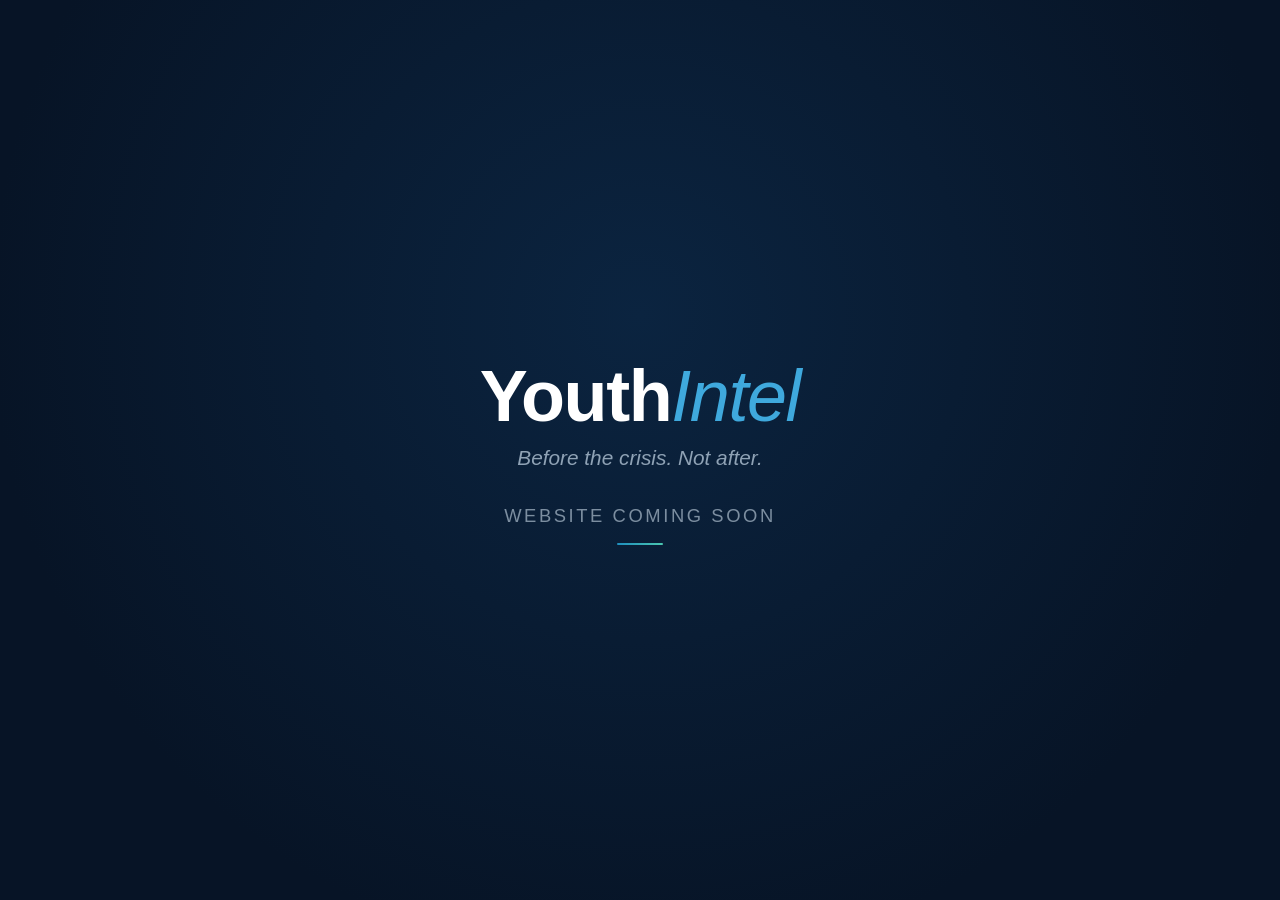
==== index.html @ 471b00dc "Initial commit: YouthIntel coming soon page" ====
<!DOCTYPE html>
<html lang="en">
<head>
<meta charset="UTF-8" />
<meta name="viewport" content="width=device-width, initial-scale=1" />
<title>YouthIntel</title>
<meta name="description" content="YouthIntel — Before the crisis. Not after. Safeguarding intelligence for children's mental health. Website coming soon." />
<meta name="theme-color" content="#0a1f38" />

<!-- Social share preview -->
<meta property="og:title" content="YouthIntel" />
<meta property="og:description" content="Before the crisis. Not after. Website coming soon." />
<meta property="og:type" content="website" />
<meta property="og:image" content="logo.png" />
<meta name="twitter:card" content="summary_large_image" />

<link rel="icon" href="favicon.png" />

<style>
  :root {
    --bg-top: #071426;
    --bg-bottom: #0b2440;
    --text-soft: #b9c7d6;
  }

  * { box-sizing: border-box; margin: 0; padding: 0; }

  html, body { height: 100%; }

  body {
    min-height: 100%;
    display: flex;
    flex-direction: column;
    align-items: center;
    justify-content: center;
    gap: 2.2rem;
    padding: 6vh 5vw;
    background: radial-gradient(circle at 50% 35%, var(--bg-bottom), var(--bg-top) 75%);
    color: var(--text-soft);
    font-family: -apple-system, BlinkMacSystemFont, "Segoe UI", Roboto, Helvetica, Arial, sans-serif;
    text-align: center;
  }

  .brand {
    max-width: 720px;
    width: 100%;
    height: auto;
    display: block;
  }

  /* Fallback shown only if the brand image fails to load */
  .fallback { display: none; }
  .fallback h1 {
    font-size: clamp(2.5rem, 9vw, 4.5rem);
    font-weight: 800;
    color: #fff;
    letter-spacing: -0.02em;
  }
  .fallback h1 span { font-weight: 400; font-style: italic; color: #3fa9dd; }
  .fallback p {
    margin-top: 0.6rem;
    font-size: clamp(1rem, 3vw, 1.3rem);
    font-style: italic;
    color: #8fa2b5;
  }

  .notice {
    font-size: clamp(0.95rem, 2.6vw, 1.15rem);
    letter-spacing: 0.14em;
    text-transform: uppercase;
    color: #7c8ea0;
  }

  .notice::after {
    content: "";
    display: block;
    width: 46px;
    height: 2px;
    margin: 1rem auto 0;
    background: linear-gradient(90deg, #1f8fbf, #4bc7b0);
    border-radius: 2px;
  }
</style>
</head>
<body>

  <img
    class="brand"
    src="logo.png"
    alt="YouthIntel — Before the crisis. Not after."
    onerror="this.style.display='none';document.querySelector('.fallback').style.display='block';"
  />

  <div class="fallback">
    <h1>Youth<span>Intel</span></h1>
    <p>Before the crisis. Not after.</p>
  </div>

  <p class="notice">Website coming soon</p>

</body>
</html>
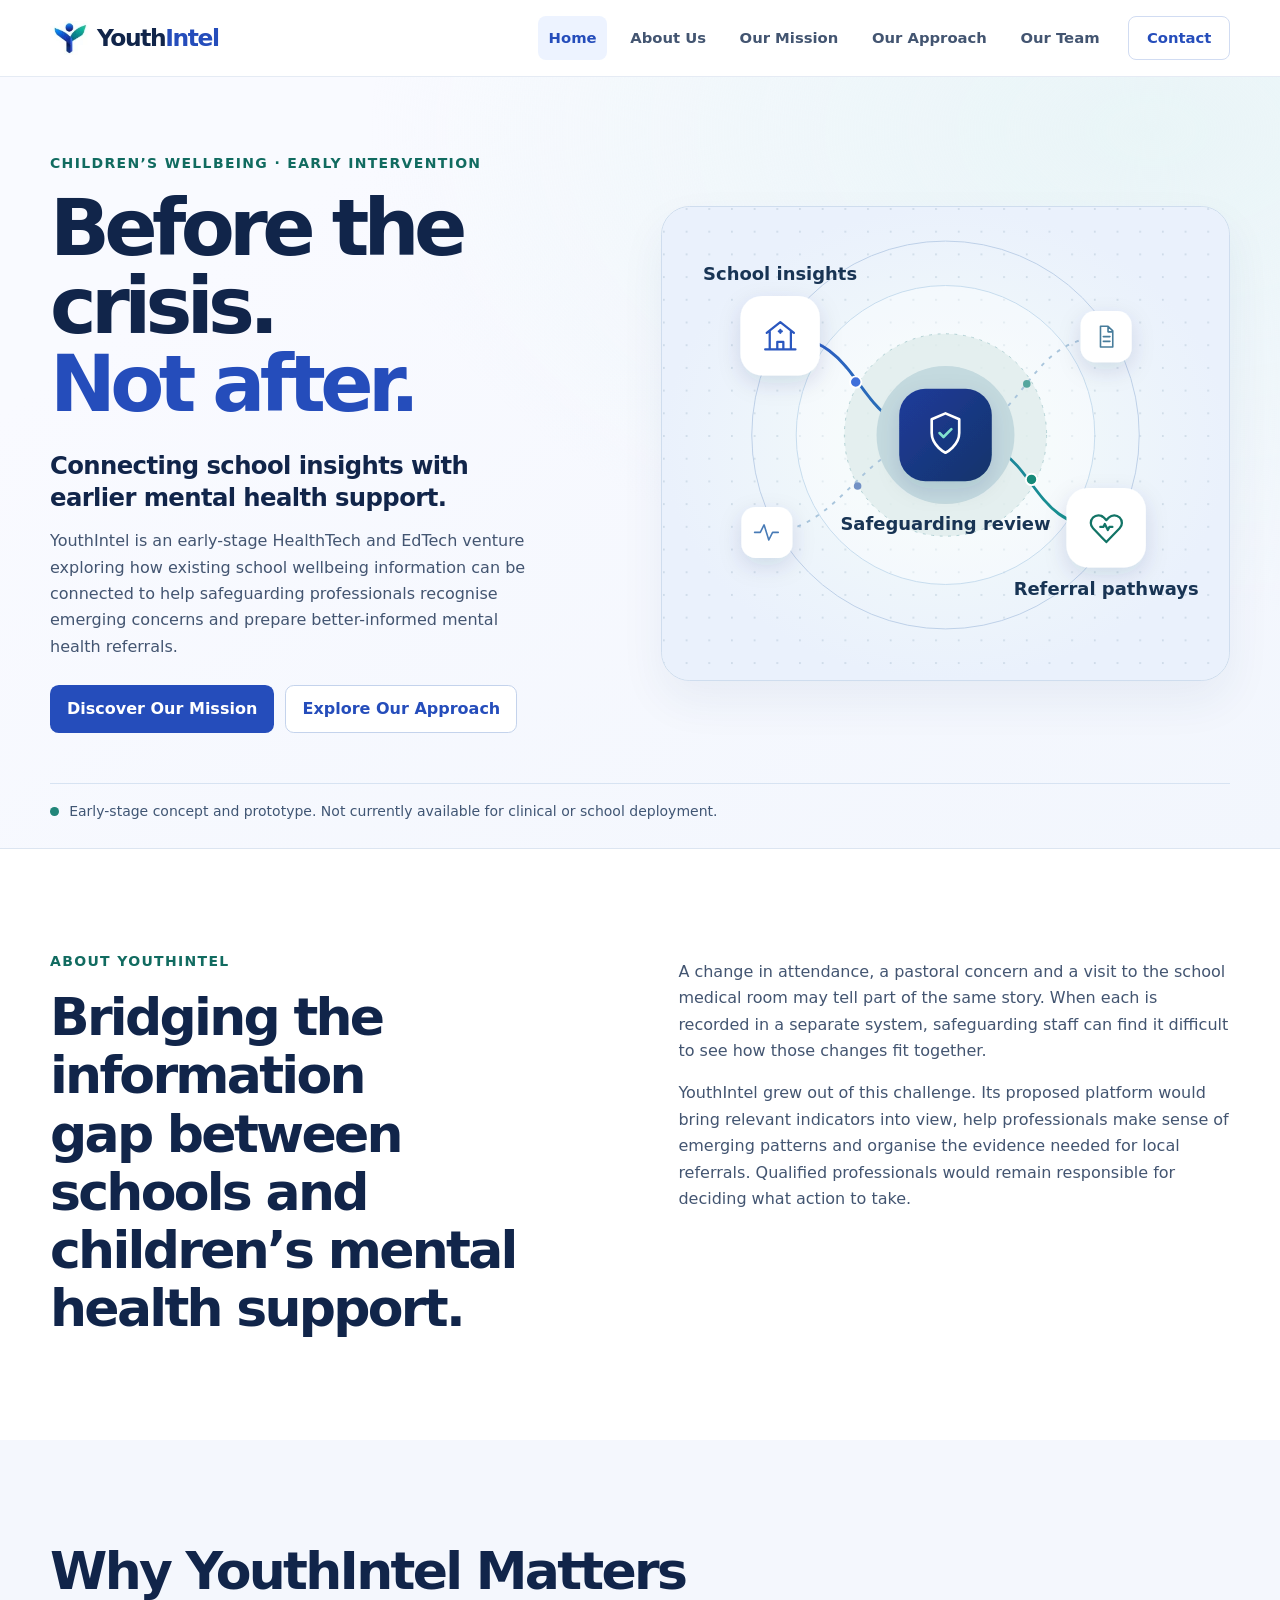
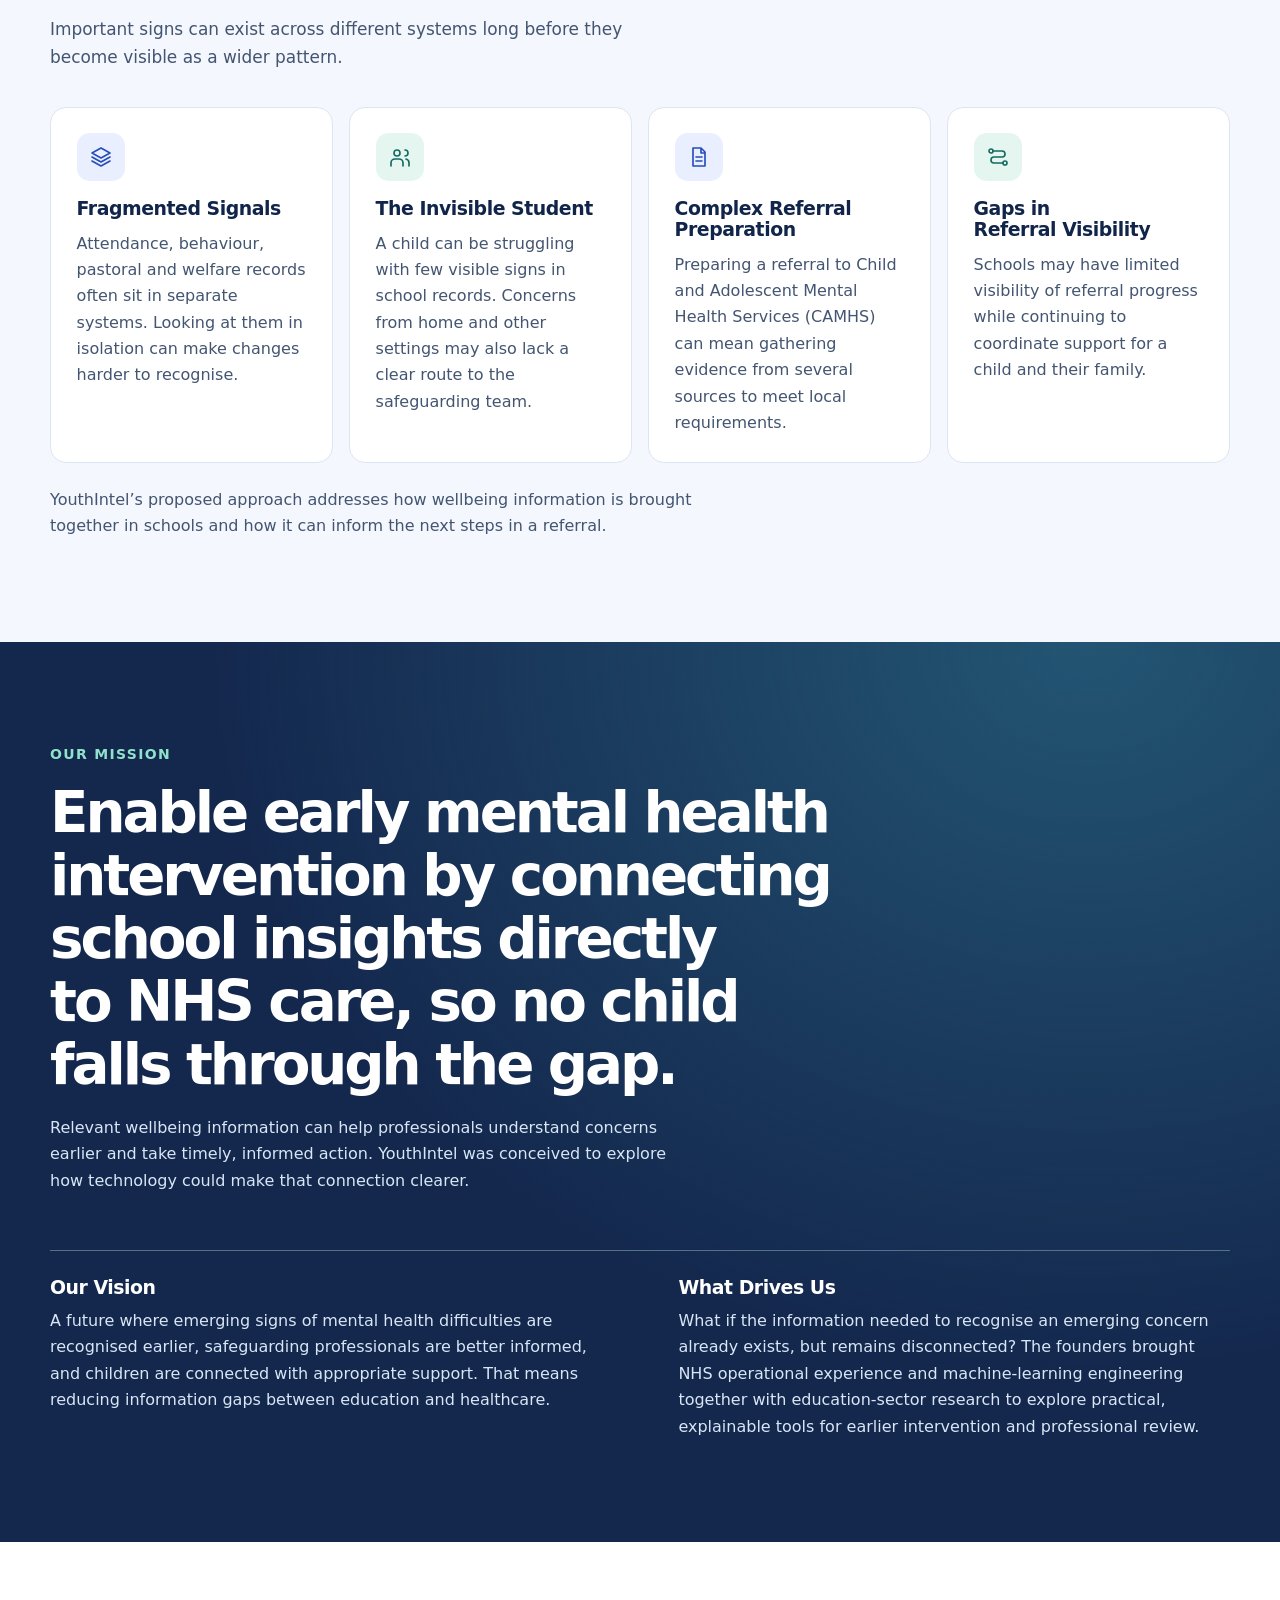
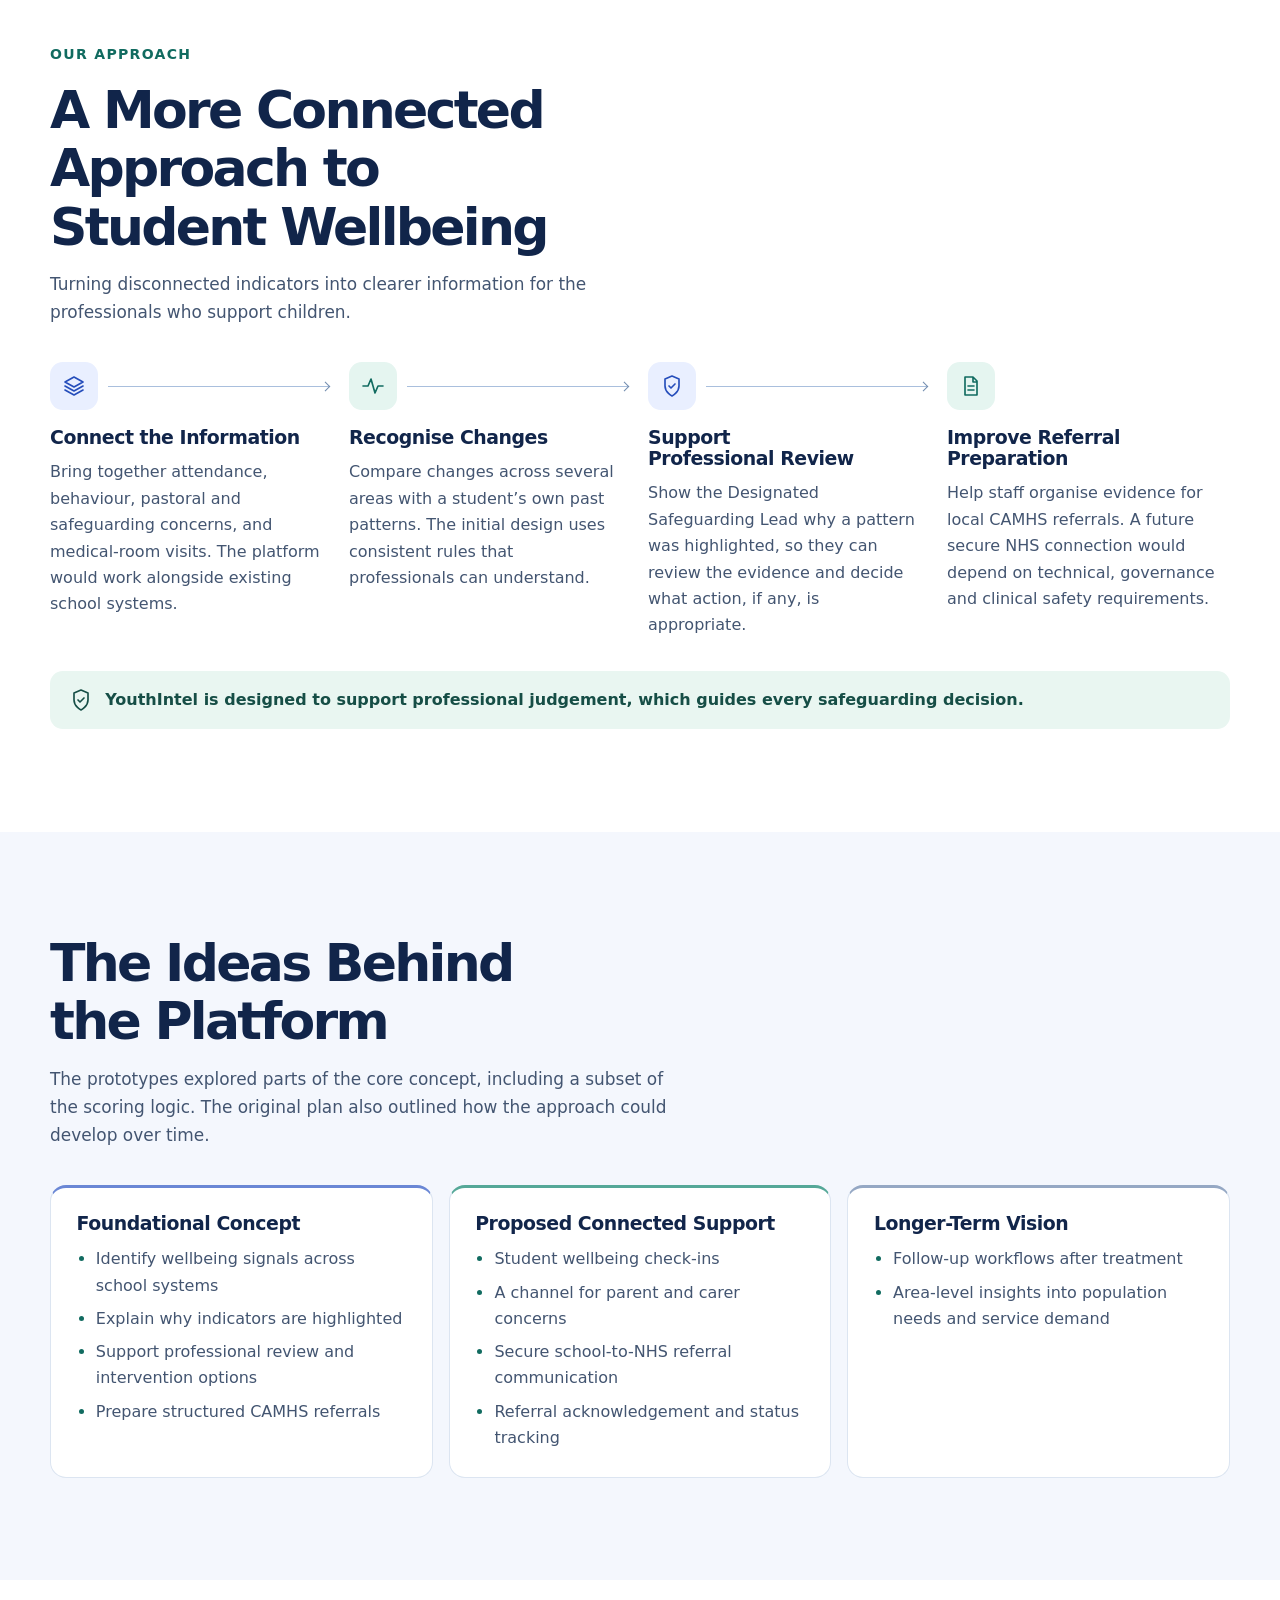
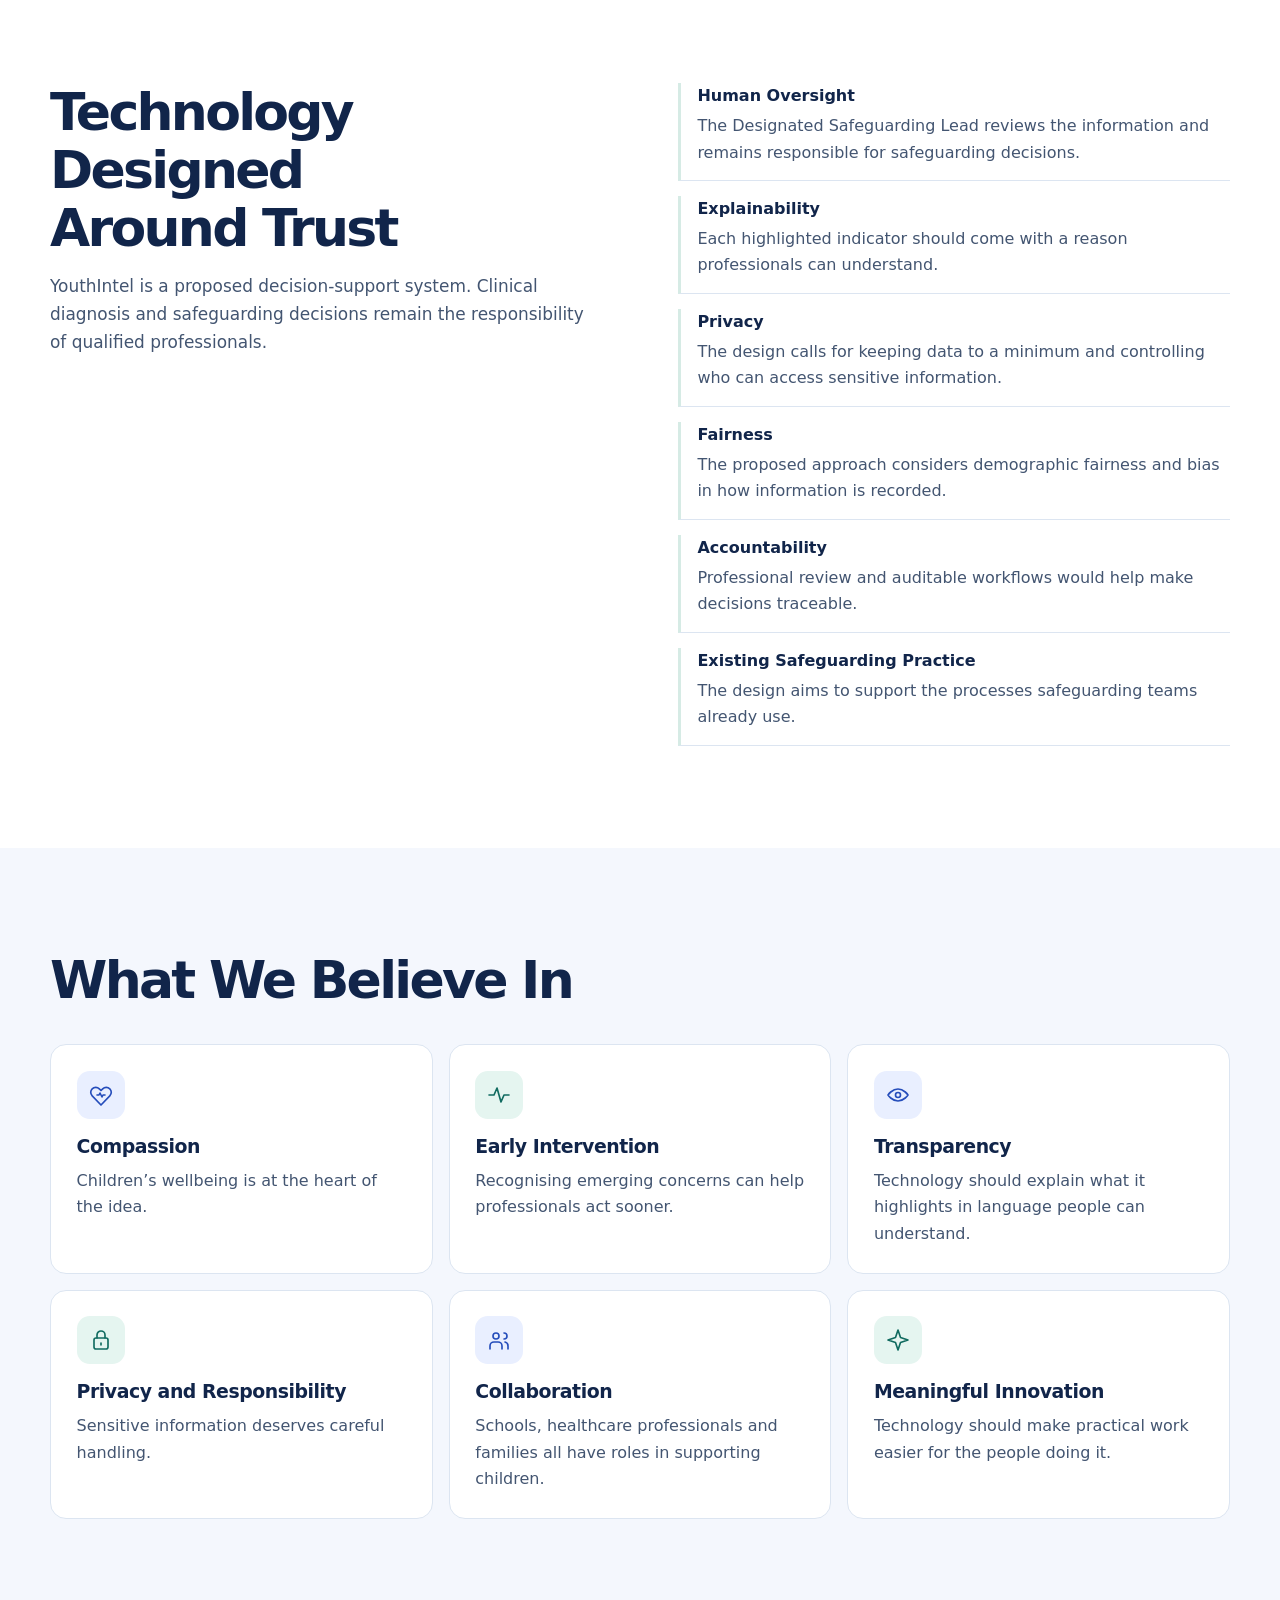
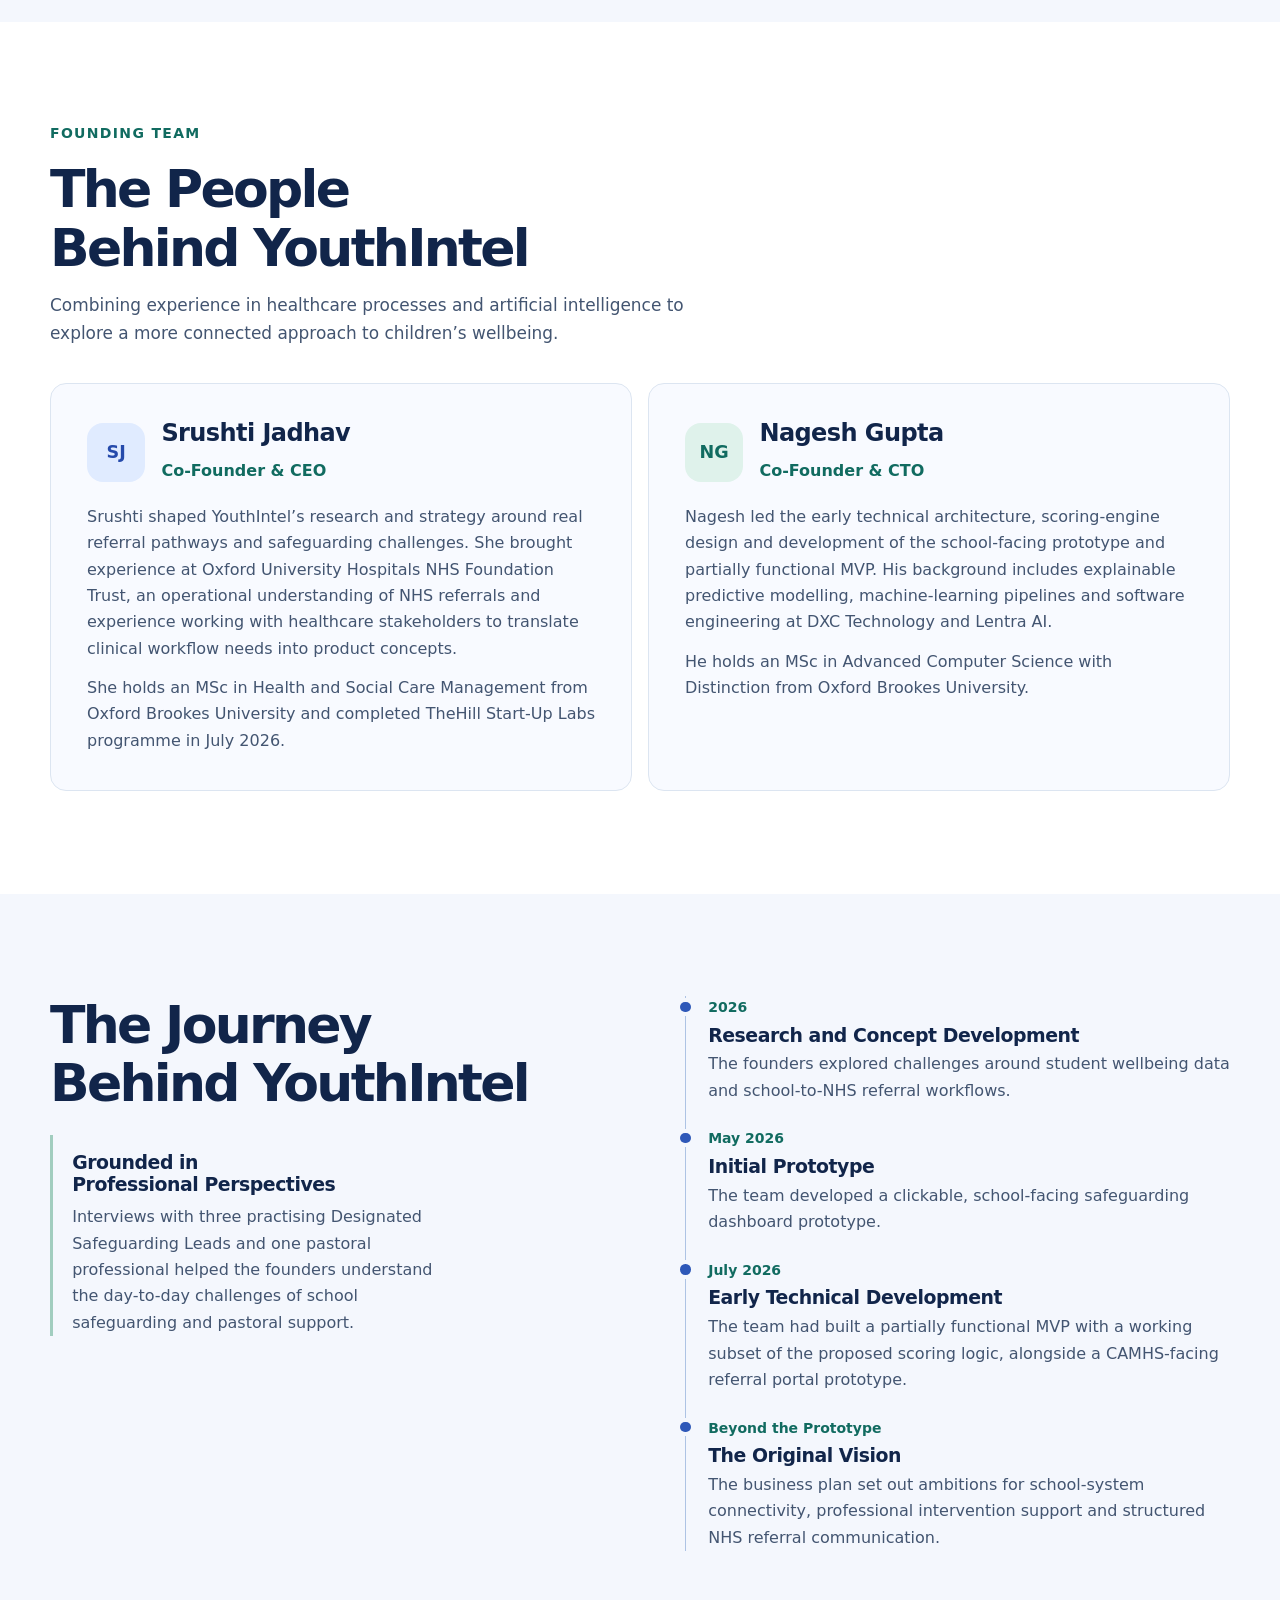
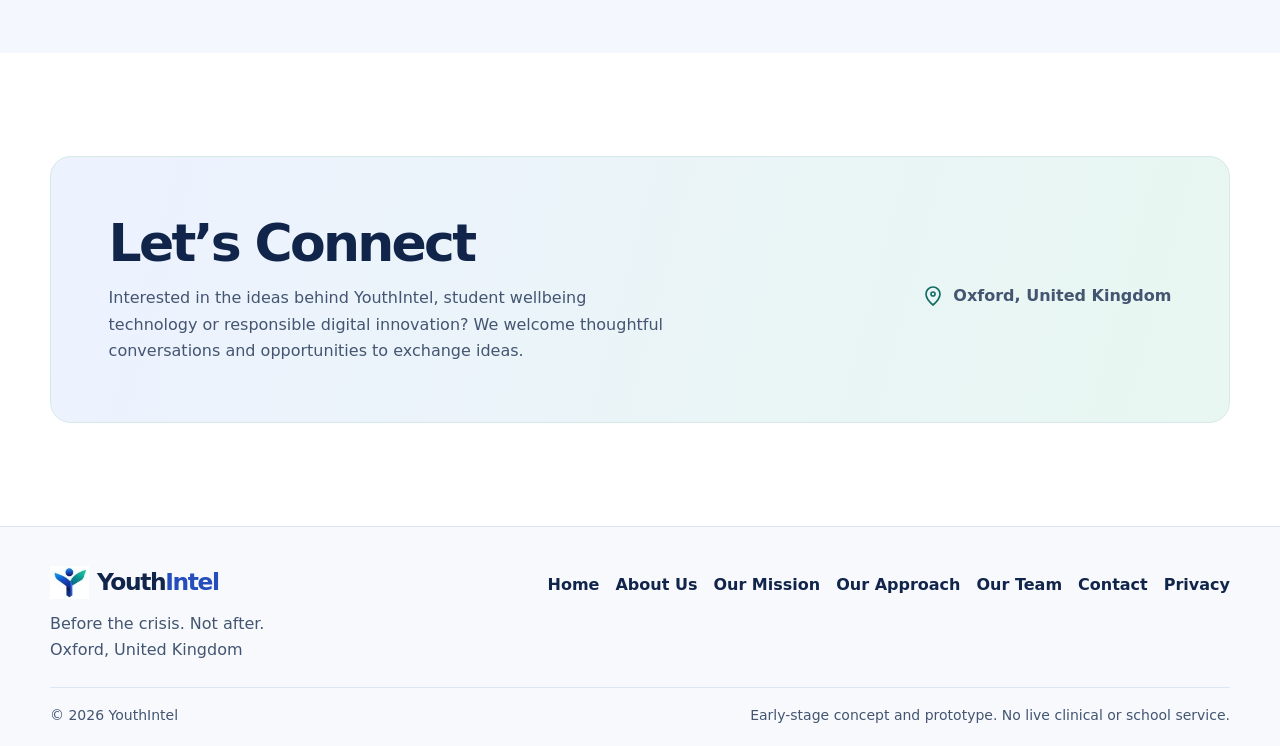
==== commit d17b5310: "building initial version of websire" ====
--- a/index.html
+++ b/index.html
@@ -1,102 +1,301 @@
-<!DOCTYPE html>
-<html lang="en">
+<!doctype html>
+<html lang="en-GB">
 <head>
-<meta charset="UTF-8" />
-<meta name="viewport" content="width=device-width, initial-scale=1" />
-<title>YouthIntel</title>
-<meta name="description" content="YouthIntel — Before the crisis. Not after. Safeguarding intelligence for children's mental health. Website coming soon." />
-<meta name="theme-color" content="#0a1f38" />
-
-<!-- Social share preview -->
-<meta property="og:title" content="YouthIntel" />
-<meta property="og:description" content="Before the crisis. Not after. Website coming soon." />
-<meta property="og:type" content="website" />
-<meta property="og:image" content="logo.png" />
-<meta name="twitter:card" content="summary_large_image" />
-
-<link rel="icon" href="favicon.png" />
-
-<style>
-  :root {
-    --bg-top: #071426;
-    --bg-bottom: #0b2440;
-    --text-soft: #b9c7d6;
-  }
-
-  * { box-sizing: border-box; margin: 0; padding: 0; }
-
-  html, body { height: 100%; }
-
-  body {
-    min-height: 100%;
-    display: flex;
-    flex-direction: column;
-    align-items: center;
-    justify-content: center;
-    gap: 2.2rem;
-    padding: 6vh 5vw;
-    background: radial-gradient(circle at 50% 35%, var(--bg-bottom), var(--bg-top) 75%);
-    color: var(--text-soft);
-    font-family: -apple-system, BlinkMacSystemFont, "Segoe UI", Roboto, Helvetica, Arial, sans-serif;
-    text-align: center;
-  }
-
-  .brand {
-    max-width: 720px;
-    width: 100%;
-    height: auto;
-    display: block;
-  }
-
-  /* Fallback shown only if the brand image fails to load */
-  .fallback { display: none; }
-  .fallback h1 {
-    font-size: clamp(2.5rem, 9vw, 4.5rem);
-    font-weight: 800;
-    color: #fff;
-    letter-spacing: -0.02em;
-  }
-  .fallback h1 span { font-weight: 400; font-style: italic; color: #3fa9dd; }
-  .fallback p {
-    margin-top: 0.6rem;
-    font-size: clamp(1rem, 3vw, 1.3rem);
-    font-style: italic;
-    color: #8fa2b5;
-  }
-
-  .notice {
-    font-size: clamp(0.95rem, 2.6vw, 1.15rem);
-    letter-spacing: 0.14em;
-    text-transform: uppercase;
-    color: #7c8ea0;
-  }
-
-  .notice::after {
-    content: "";
-    display: block;
-    width: 46px;
-    height: 2px;
-    margin: 1rem auto 0;
-    background: linear-gradient(90deg, #1f8fbf, #4bc7b0);
-    border-radius: 2px;
-  }
-</style>
+  <meta charset="utf-8">
+  <meta name="viewport" content="width=device-width, initial-scale=1">
+  <title>YouthIntel | Connecting School Insights with Earlier Mental Health Support</title>
+  <meta name="description" content="YouthIntel is an early-stage HealthTech and EdTech venture exploring how school wellbeing information could support earlier safeguarding review and better-informed mental health referrals.">
+  <meta name="theme-color" content="#f7f9ff">
+  <link rel="canonical" href="https://www.youthintel.co.uk/">
+  <meta property="og:type" content="website">
+  <meta property="og:locale" content="en_GB">
+  <meta property="og:site_name" content="YouthIntel">
+  <meta property="og:title" content="YouthIntel | Before the crisis. Not after.">
+  <meta property="og:description" content="Connecting school insights with earlier mental health support.">
+  <meta property="og:url" content="https://www.youthintel.co.uk/">
+  <meta property="og:image" content="https://www.youthintel.co.uk/assets/social.png">
+  <meta property="og:image:width" content="1200">
+  <meta property="og:image:height" content="630">
+  <meta property="og:image:alt" content="YouthIntel. Before the crisis. Not after.">
+  <link rel="icon" href="assets/favicon.png" type="image/png">
+  <link rel="stylesheet" href="style.css">
+  <script src="script.js" defer></script>
 </head>
 <body>
-
-  <img
-    class="brand"
-    src="logo.png"
-    alt="YouthIntel — Before the crisis. Not after."
-    onerror="this.style.display='none';document.querySelector('.fallback').style.display='block';"
-  />
-
-  <div class="fallback">
-    <h1>Youth<span>Intel</span></h1>
-    <p>Before the crisis. Not after.</p>
-  </div>
-
-  <p class="notice">Website coming soon</p>
-
+  <svg hidden aria-hidden="true">
+    <symbol id="school" viewBox="0 0 24 24"><path d="m3 10 9-7 9 7M5 9v12h14V9M2 21h20m-12 0v-5h4v5"/><path d="M12 8v2m-1-1h2"/></symbol>
+    <symbol id="shield" viewBox="0 0 24 24"><path d="M12 22s7-3.5 7-10V5l-7-3-7 3v7c0 6.5 7 10 7 10Z"/><path d="m9 12 2 2 4-4"/></symbol>
+    <symbol id="health" viewBox="0 0 24 24"><path d="M20.8 5.8a5 5 0 0 0-7.1 0L12 7.5l-1.7-1.7a5 5 0 0 0-7.1 7.1L12 22l8.8-9.1a5 5 0 0 0 0-7.1Z"/><path d="M8 12h2l1-2 2 4 1-2h2"/></symbol>
+    <symbol id="layers" viewBox="0 0 24 24"><path d="m12 3 9 5-9 5-9-5 9-5Zm-9 9 9 5 9-5M3 16l9 5 9-5"/></symbol>
+    <symbol id="users" viewBox="0 0 24 24"><circle cx="9" cy="8" r="3"/><path d="M3 21v-3a4 4 0 0 1 4-4h4a4 4 0 0 1 4 4v3M17 5a3 3 0 0 1 0 6m1 3a4 4 0 0 1 3 4v3"/></symbol>
+    <symbol id="file" viewBox="0 0 24 24"><path d="M6 3h8l4 4v14H6Zm8 0v5h4M9 12h6m-6 4h6"/></symbol>
+    <symbol id="route" viewBox="0 0 24 24"><circle cx="5" cy="6" r="2"/><circle cx="19" cy="18" r="2"/><path d="M7 6h9a3 3 0 0 1 0 6H8a3 3 0 0 0 0 6h9"/></symbol>
+    <symbol id="pulse" viewBox="0 0 24 24"><path d="M2 12h5l3-7 4 14 3-7h5"/></symbol>
+    <symbol id="eye" viewBox="0 0 24 24"><path d="M2 12s4-6 10-6 10 6 10 6-4 6-10 6S2 12 2 12Z"/><circle cx="12" cy="12" r="2.5"/></symbol>
+    <symbol id="lock" viewBox="0 0 24 24"><rect x="5" y="10" width="14" height="11" rx="2"/><path d="M8 10V7a4 4 0 0 1 8 0v3m-4 5v2"/></symbol>
+    <symbol id="spark" viewBox="0 0 24 24"><path d="m12 2 2.5 7.5L22 12l-7.5 2.5L12 22l-2.5-7.5L2 12l7.5-2.5L12 2Z"/></symbol>
+    <symbol id="pin" viewBox="0 0 24 24"><path d="M19 10c0 5-7 11-7 11S5 15 5 10a7 7 0 1 1 14 0Z"/><circle cx="12" cy="10" r="2"/></symbol>
+  </svg>
+  <a class="skip-link" href="#main">Skip to content</a>
+  <header class="site-header">
+    <div class="wrap header-inner">
+      <a class="brand" href="#home" aria-label="YouthIntel home"><img src="assets/brand-mark.webp" width="39" height="33" alt=""><span>Youth<span class="brand-accent">Intel</span></span></a>
+      <button class="menu-toggle" type="button" aria-expanded="false" aria-controls="primary-nav" hidden><span class="menu-icon" aria-hidden="true"></span>Menu</button>
+      <nav class="primary-nav" id="primary-nav" aria-label="Main navigation">
+        <a href="#home" aria-current="location">Home</a>
+        <a href="#about">About Us</a>
+        <a href="#mission">Our Mission</a>
+        <a href="#approach">Our Approach</a>
+        <a href="#team">Our Team</a>
+        <a class="nav-contact" href="#contact">Contact</a>
+      </nav>
+    </div>
+  </header>
+  <main id="main" tabindex="-1">
+    <section id="home" class="hero">
+      <div class="wrap hero-layout">
+        <div class="hero-copy">
+          <p class="eyebrow">Children’s wellbeing · Early intervention</p>
+          <h1>Before the crisis.<br><span>Not after.</span></h1>
+          <p class="hero-subtitle">Connecting school insights with earlier mental health support.</p>
+          <p>YouthIntel is an early-stage HealthTech and EdTech venture exploring how existing school wellbeing information can be connected to help safeguarding professionals recognise emerging concerns and prepare better-informed mental health referrals.</p>
+          <div class="actions">
+            <a class="button button-primary" href="#mission">Discover Our Mission</a>
+            <a class="button button-secondary" href="#approach">Explore Our Approach</a>
+          </div>
+        </div>
+        <figure class="hero-visual">
+          <img src="assets/pathway.svg" width="600" height="500" fetchpriority="high" alt="A conceptual pathway connecting school insights to safeguarding review and mental health referral pathways.">
+        </figure>
+      </div>
+      <div class="wrap">
+        <p class="status"><span aria-hidden="true"></span>Early-stage concept and prototype. Not currently available for clinical or school deployment.</p>
+      </div>
+    </section>
+
+    <section id="about" class="section">
+      <div class="wrap split intro">
+        <div>
+          <p class="eyebrow">About YouthIntel</p>
+          <h2>Bridging the information gap between schools and children’s mental health support.</h2>
+        </div>
+        <div class="copy">
+          <p>A change in attendance, a pastoral concern and a visit to the school medical room may tell part of the same story. When each is recorded in a separate system, safeguarding staff can find it difficult to see how those changes fit together.</p>
+          <p>YouthIntel grew out of this challenge. Its proposed platform would bring relevant indicators into view, help professionals make sense of emerging patterns and organise the evidence needed for local referrals. Qualified professionals would remain responsible for deciding what action to take.</p>
+        </div>
+      </div>
+    </section>
+
+    <section class="section section-soft" aria-labelledby="why-heading">
+      <div class="wrap">
+        <div class="section-heading">
+          <h2 id="why-heading">Why YouthIntel Matters</h2>
+          <p>Important signs can exist across different systems long before they become visible as a wider pattern.</p>
+        </div>
+        <div class="grid grid-four">
+          <article class="card">
+            <span class="icon-box"><svg aria-hidden="true"><use href="#layers"/></svg></span>
+            <h3>Fragmented Signals</h3>
+            <p>Attendance, behaviour, pastoral and welfare records often sit in separate systems. Looking at them in isolation can make changes harder to recognise.</p>
+          </article>
+          <article class="card">
+            <span class="icon-box"><svg aria-hidden="true"><use href="#users"/></svg></span>
+            <h3>The Invisible Student</h3>
+            <p>A child can be struggling with few visible signs in school records. Concerns from home and other settings may also lack a clear route to the safeguarding team.</p>
+          </article>
+          <article class="card">
+            <span class="icon-box"><svg aria-hidden="true"><use href="#file"/></svg></span>
+            <h3>Complex Referral Preparation</h3>
+            <p>Preparing a referral to Child and Adolescent Mental Health Services (CAMHS) can mean gathering evidence from several sources to meet local requirements.</p>
+          </article>
+          <article class="card">
+            <span class="icon-box"><svg aria-hidden="true"><use href="#route"/></svg></span>
+            <h3>Gaps in Referral Visibility</h3>
+            <p>Schools may have limited visibility of referral progress while continuing to coordinate support for a child and their family.</p>
+          </article>
+        </div>
+        <p class="section-note">YouthIntel’s proposed approach addresses how wellbeing information is brought together in schools and how it can inform the next steps in a referral.</p>
+      </div>
+    </section>
+
+    <section id="mission" class="section mission">
+      <div class="wrap">
+        <div class="mission-main">
+          <h2 class="eyebrow">Our Mission</h2>
+          <p class="mission-statement">Enable early mental health intervention by connecting school insights directly to NHS care, so no child falls through the gap.</p>
+          <p>Relevant wellbeing information can help professionals understand concerns earlier and take timely, informed action. YouthIntel was conceived to explore how technology could make that connection clearer.</p>
+        </div>
+        <div class="mission-details split">
+          <div>
+            <h3>Our Vision</h3>
+            <p>A future where emerging signs of mental health difficulties are recognised earlier, safeguarding professionals are better informed, and children are connected with appropriate support. That means reducing information gaps between education and healthcare.</p>
+          </div>
+          <div>
+            <h3>What Drives Us</h3>
+            <p>What if the information needed to recognise an emerging concern already exists, but remains disconnected? The founders brought NHS operational experience and machine-learning engineering together with education-sector research to explore practical, explainable tools for earlier intervention and professional review.</p>
+          </div>
+        </div>
+      </div>
+    </section>
+
+    <section id="approach" class="section">
+      <div class="wrap">
+        <div class="section-heading">
+          <p class="eyebrow">Our Approach</p>
+          <h2>A More Connected Approach to Student Wellbeing</h2>
+          <p>Turning disconnected indicators into clearer information for the professionals who support children.</p>
+        </div>
+        <ol class="process grid grid-four">
+          <li>
+            <span class="icon-box"><svg aria-hidden="true"><use href="#layers"/></svg></span>
+            <h3>Connect the Information</h3>
+            <p>Bring together attendance, behaviour, pastoral and safeguarding concerns, and medical-room visits. The platform would work alongside existing school systems.</p>
+          </li>
+          <li>
+            <span class="icon-box"><svg aria-hidden="true"><use href="#pulse"/></svg></span>
+            <h3>Recognise Changes</h3>
+            <p>Compare changes across several areas with a student’s own past patterns. The initial design uses consistent rules that professionals can understand.</p>
+          </li>
+          <li>
+            <span class="icon-box"><svg aria-hidden="true"><use href="#shield"/></svg></span>
+            <h3>Support Professional Review</h3>
+            <p>Show the Designated Safeguarding Lead why a pattern was highlighted, so they can review the evidence and decide what action, if any, is appropriate.</p>
+          </li>
+          <li>
+            <span class="icon-box"><svg aria-hidden="true"><use href="#file"/></svg></span>
+            <h3>Improve Referral Preparation</h3>
+            <p>Help staff organise evidence for local CAMHS referrals. A future secure NHS connection would depend on technical, governance and clinical safety requirements.</p>
+          </li>
+        </ol>
+        <p class="callout"><svg aria-hidden="true"><use href="#shield"/></svg>YouthIntel is designed to support professional judgement, which guides every safeguarding decision.</p>
+      </div>
+    </section>
+
+    <section class="section section-soft" aria-labelledby="capabilities-heading">
+      <div class="wrap">
+        <div class="section-heading">
+          <h2 id="capabilities-heading">The Ideas Behind the Platform</h2>
+          <p>The prototypes explored parts of the core concept, including a subset of the scoring logic. The original plan also outlined how the approach could develop over time.</p>
+        </div>
+        <div class="grid grid-three">
+          <article class="card capability">
+            <h3>Foundational Concept</h3>
+            <ul><li>Identify wellbeing signals across school systems</li><li>Explain why indicators are highlighted</li><li>Support professional review and intervention options</li><li>Prepare structured CAMHS referrals</li></ul>
+          </article>
+          <article class="card capability">
+            <h3>Proposed Connected Support</h3>
+            <ul><li>Student wellbeing check-ins</li><li>A channel for parent and carer concerns</li><li>Secure school-to-NHS referral communication</li><li>Referral acknowledgement and status tracking</li></ul>
+          </article>
+          <article class="card capability">
+            <h3>Longer-Term Vision</h3>
+            <ul><li>Follow-up workflows after treatment</li><li>Area-level insights into population needs and service demand</li></ul>
+          </article>
+        </div>
+      </div>
+    </section>
+
+    <section class="section" aria-labelledby="trust-heading">
+      <div class="wrap split trust">
+        <div class="section-heading">
+          <h2 id="trust-heading">Technology Designed Around Trust</h2>
+          <p>YouthIntel is a proposed decision-support system. Clinical diagnosis and safeguarding decisions remain the responsibility of qualified professionals.</p>
+        </div>
+        <dl class="principles">
+          <div><dt>Human Oversight</dt><dd>The Designated Safeguarding Lead reviews the information and remains responsible for safeguarding decisions.</dd></div>
+          <div><dt>Explainability</dt><dd>Each highlighted indicator should come with a reason professionals can understand.</dd></div>
+          <div><dt>Privacy</dt><dd>The design calls for keeping data to a minimum and controlling who can access sensitive information.</dd></div>
+          <div><dt>Fairness</dt><dd>The proposed approach considers demographic fairness and bias in how information is recorded.</dd></div>
+          <div><dt>Accountability</dt><dd>Professional review and auditable workflows would help make decisions traceable.</dd></div>
+          <div><dt>Existing Safeguarding Practice</dt><dd>The design aims to support the processes safeguarding teams already use.</dd></div>
+        </dl>
+      </div>
+    </section>
+
+    <section class="section section-soft" aria-labelledby="values-heading">
+      <div class="wrap">
+        <div class="section-heading"><h2 id="values-heading">What We Believe In</h2></div>
+        <div class="grid grid-three values">
+          <article class="card"><span class="icon-box"><svg aria-hidden="true"><use href="#health"/></svg></span><h3>Compassion</h3><p>Children’s wellbeing is at the heart of the idea.</p></article>
+          <article class="card"><span class="icon-box"><svg aria-hidden="true"><use href="#pulse"/></svg></span><h3>Early Intervention</h3><p>Recognising emerging concerns can help professionals act sooner.</p></article>
+          <article class="card"><span class="icon-box"><svg aria-hidden="true"><use href="#eye"/></svg></span><h3>Transparency</h3><p>Technology should explain what it highlights in language people can understand.</p></article>
+          <article class="card"><span class="icon-box"><svg aria-hidden="true"><use href="#lock"/></svg></span><h3>Privacy and Responsibility</h3><p>Sensitive information deserves careful handling.</p></article>
+          <article class="card"><span class="icon-box"><svg aria-hidden="true"><use href="#users"/></svg></span><h3>Collaboration</h3><p>Schools, healthcare professionals and families all have roles in supporting children.</p></article>
+          <article class="card"><span class="icon-box"><svg aria-hidden="true"><use href="#spark"/></svg></span><h3>Meaningful Innovation</h3><p>Technology should make practical work easier for the people doing it.</p></article>
+        </div>
+      </div>
+    </section>
+
+    <section id="team" class="section">
+      <div class="wrap">
+        <div class="section-heading">
+          <p class="eyebrow">Founding Team</p>
+          <h2>The People Behind YouthIntel</h2>
+          <p>Combining experience in healthcare processes and artificial intelligence to explore a more connected approach to children’s wellbeing.</p>
+        </div>
+        <div class="grid grid-two">
+          <article class="card founder">
+            <div class="founder-header"><span class="initials" aria-hidden="true">SJ</span><div><h3>Srushti Jadhav</h3><p class="role">Co-Founder &amp; CEO</p></div></div>
+            <p>Srushti shaped YouthIntel’s research and strategy around real referral pathways and safeguarding challenges. She brought experience at Oxford University Hospitals NHS Foundation Trust, an operational understanding of NHS referrals and experience working with healthcare stakeholders to translate clinical workflow needs into product concepts.</p>
+            <p>She holds an MSc in Health and Social Care Management from Oxford Brookes University and completed TheHill Start-Up Labs programme in July 2026.</p>
+          </article>
+          <article class="card founder">
+            <div class="founder-header"><span class="initials" aria-hidden="true">NG</span><div><h3>Nagesh Gupta</h3><p class="role">Co-Founder &amp; CTO</p></div></div>
+            <p>Nagesh led the early technical architecture, scoring-engine design and development of the school-facing prototype and partially functional MVP. His background includes explainable predictive modelling, machine-learning pipelines and software engineering at DXC Technology and Lentra AI.</p>
+            <p>He holds an MSc in Advanced Computer Science with Distinction from Oxford Brookes University.</p>
+          </article>
+        </div>
+      </div>
+    </section>
+
+    <section class="section section-soft" aria-labelledby="journey-heading">
+      <div class="wrap split journey">
+        <div>
+          <h2 id="journey-heading">The Journey Behind YouthIntel</h2>
+          <aside class="research">
+            <h3>Grounded in Professional Perspectives</h3>
+            <p>Interviews with three practising Designated Safeguarding Leads and one pastoral professional helped the founders understand the day-to-day challenges of school safeguarding and pastoral support.</p>
+          </aside>
+        </div>
+        <ol class="timeline">
+          <li><p class="date">2026</p><h3>Research and Concept Development</h3><p>The founders explored challenges around student wellbeing data and school-to-NHS referral workflows.</p></li>
+          <li><p class="date">May 2026</p><h3>Initial Prototype</h3><p>The team developed a clickable, school-facing safeguarding dashboard prototype.</p></li>
+          <li><p class="date">July 2026</p><h3>Early Technical Development</h3><p>The team had built a partially functional MVP with a working subset of the proposed scoring logic, alongside a CAMHS-facing referral portal prototype.</p></li>
+          <li><p class="date">Beyond the Prototype</p><h3>The Original Vision</h3><p>The business plan set out ambitions for school-system connectivity, professional intervention support and structured NHS referral communication.</p></li>
+        </ol>
+      </div>
+    </section>
+
+    <section id="contact" class="section contact">
+      <div class="wrap">
+        <div class="contact-panel">
+          <div>
+            <h2>Let’s Connect</h2>
+            <p>Interested in the ideas behind YouthIntel, student wellbeing technology or responsible digital innovation? We welcome thoughtful conversations and opportunities to exchange ideas.</p>
+            <!-- CONTACT_EMAIL: add an approved public mailto link here when an address is available. -->
+          </div>
+          <p class="location"><svg aria-hidden="true"><use href="#pin"/></svg>Oxford, United Kingdom</p>
+        </div>
+      </div>
+    </section>
+  </main>
+
+  <footer class="site-footer">
+    <div class="wrap">
+      <div class="footer-top">
+        <div>
+          <a class="brand" href="#home" aria-label="YouthIntel home"><img src="assets/brand-mark.webp" width="39" height="33" alt="" loading="lazy"><span>Youth<span class="brand-accent">Intel</span></span></a>
+          <p>Before the crisis. Not after.</p>
+          <p>Oxford, United Kingdom</p>
+        </div>
+        <nav aria-label="Footer navigation">
+          <a href="#home">Home</a><a href="#about">About Us</a><a href="#mission">Our Mission</a><a href="#approach">Our Approach</a><a href="#team">Our Team</a><a href="#contact">Contact</a><a href="privacy.html">Privacy</a>
+        </nav>
+      </div>
+      <div class="footer-bottom">
+        <p>© 2026 YouthIntel</p>
+        <p>Early-stage concept and prototype. No live clinical or school service.</p>
+      </div>
+    </div>
+  </footer>
 </body>
 </html>
--- a/style.css
+++ b/style.css
@@ -0,0 +1,217 @@
+/* Shared colour, typography and layout */
+:root {
+  color-scheme: light;
+  --ink: #11254a;
+  --body: #435571;
+  --blue: #254dbb;
+  --teal: #116b60;
+  --soft: #f4f7fd;
+  --border: #dce5f1;
+  --width: 1180px;
+  --header-height: 76px;
+  font-family: system-ui, -apple-system, BlinkMacSystemFont, "Segoe UI", sans-serif;
+  color: var(--ink);
+  background: white;
+}
+
+*, *::before, *::after { box-sizing: border-box; }
+html { scroll-behavior: smooth; scroll-padding-top: calc(var(--header-height) + 14px); }
+body { margin: 0; line-height: 1.65; }
+img { display: block; max-width: 100%; height: auto; }
+figure, p, h1, h2, h3, dl, dd { margin: 0; }
+p { color: var(--body); }
+a { color: var(--blue); text-underline-offset: .2em; }
+a, button { -webkit-tap-highlight-color: transparent; }
+:focus-visible { outline: 3px solid #248578; outline-offset: 4px; }
+[hidden] { display: none !important; }
+svg { display: block; width: 1.5rem; height: 1.5rem; flex: none; fill: none; stroke: currentColor; stroke-width: 1.65; stroke-linecap: round; stroke-linejoin: round; }
+h1, h2, h3 { line-height: 1.12; text-wrap: balance; }
+h2 { font-size: clamp(2rem, 4.1vw, 3.25rem); letter-spacing: -.052em; font-weight: 690; }
+h3 { font-size: 1.18rem; letter-spacing: -.024em; font-weight: 690; }
+.wrap { width: min(var(--width), calc(100% - 4rem)); margin-inline: auto; }
+.section { padding-block: clamp(4rem, 8vw, 7.25rem); }
+.section-soft { background: var(--soft); }
+.split { display: grid; grid-template-columns: 1fr 1fr; gap: clamp(2rem, 6vw, 6rem); }
+.section-heading { max-width: 740px; margin-bottom: 2.2rem; }
+.section-heading > p:not(.eyebrow) { max-width: 640px; margin-top: .95rem; font-size: 1.06rem; }
+.eyebrow { margin-bottom: 1.1rem; color: var(--teal); font-size: .875rem; line-height: 1.35; font-weight: 760; letter-spacing: .095em; text-transform: uppercase; }
+.section-note { margin-top: 1.5rem; max-width: 680px; }
+.copy p + p { margin-top: 1rem; }
+.grid { display: grid; gap: 1rem; }
+.grid-four { grid-template-columns: repeat(4, minmax(0, 1fr)); }
+.grid-three { grid-template-columns: repeat(3, minmax(0, 1fr)); }
+.grid-two { grid-template-columns: repeat(2, minmax(0, 1fr)); }
+
+/* Navigation stays available without JavaScript. */
+.skip-link { position: fixed; top: .5rem; left: .75rem; z-index: 10; padding: .65rem 1rem; border-radius: .4rem; background: white; transform: translateY(-160%); }
+.skip-link:focus { transform: translateY(0); }
+.site-header { position: sticky; inset-block-start: 0; z-index: 5; border-bottom: 1px solid #e5ebf4; background: #fff; }
+.header-inner { position: relative; min-height: var(--header-height); display: flex; align-items: center; justify-content: space-between; gap: 1rem; }
+.brand { display: inline-flex; align-items: center; gap: .5rem; color: var(--ink); text-decoration: none; font-size: 1.46rem; letter-spacing: -.06em; font-weight: 790; width: fit-content; white-space: nowrap; }
+.brand img { flex: none; }
+.brand-accent { color: var(--blue); }
+.primary-nav { display: flex; align-items: center; gap: clamp(.15rem, 1vw, .9rem); }
+.primary-nav a, .menu-toggle { display: flex; align-items: center; min-height: 44px; padding: .55rem .65rem; border-radius: .5rem; text-decoration: none; color: var(--body); font-size: .925rem; font-weight: 650; white-space: nowrap; }
+.primary-nav a:hover, .primary-nav [aria-current] { color: var(--blue); background: #edf3ff; }
+.primary-nav .nav-contact { margin-left: .35rem; padding-inline: 1.1rem; border: 1px solid #d1dcf2; color: var(--blue); }
+.menu-toggle { display: none; gap: .65rem; border: 1px solid var(--border); background: white; cursor: pointer; font-family: inherit; }
+.menu-icon { position: relative; width: 1.05rem; height: .7rem; border-block: 2px solid currentColor; }
+.menu-icon::after { position: absolute; inset: 50% 0 auto; translate: 0 -50%; border-top: 2px solid currentColor; content: ""; }
+
+/* Home and pathway illustration */
+.hero { padding: clamp(3rem, 6vw, 6rem) 0 1.6rem; background: radial-gradient(ellipse at 90% 7%, #e9f5f7, transparent 48%), linear-gradient(145deg, #f9faff 20%, #f2f6fd 100%); border-bottom: 1px solid var(--border); }
+.hero-layout { display: grid; grid-template-columns: minmax(0, .98fr) minmax(0, 1.02fr); align-items: center; gap: clamp(2rem, 5vw, 5rem); }
+.hero h1 { font-size: clamp(3rem, 6.15vw, 6rem); font-weight: 740; letter-spacing: -.072em; line-height: .99; }
+.hero h1 span { color: var(--blue); }
+.hero-subtitle { margin-top: 1.6rem; color: var(--ink); font-size: clamp(1.24rem, 1.9vw, 1.58rem); font-weight: 640; line-height: 1.32; letter-spacing: -.025em; max-width: 27ch; }
+.hero-subtitle + p { margin-top: .9rem; max-width: 49ch; }
+.actions { display: flex; flex-wrap: wrap; gap: .7rem; margin-top: 1.55rem; }
+.button { display: inline-flex; align-items: center; justify-content: center; min-height: 48px; padding: .68rem 1rem; border: 1px solid transparent; border-radius: .55rem; text-decoration: none; font-weight: 670; line-height: 1.3; }
+.button-primary { background: var(--blue); color: white; }
+.button-primary:hover { background: #183c9c; }
+.button-secondary { border-color: #c4d3ec; background: white; color: var(--blue); }
+.button-secondary:hover { background: #edf3ff; }
+.hero-visual { overflow: hidden; border: 1px solid #cfddee; border-radius: clamp(1rem, 3vw, 1.8rem); background: #edf5f9; box-shadow: 0 20px 45px #233b7410; animation: appear .6s ease-out both; }
+.hero-visual img { width: 100%; }
+.status { display: flex; align-items: baseline; gap: .65rem; margin-top: clamp(1.5rem, 4vw, 3.1rem); padding-top: 1rem; border-top: 1px solid #d7e3f2; color: #405674; font-size: .875rem; }
+.status span { flex: none; width: .55rem; height: .55rem; border-radius: 50%; background: #218579; }
+@keyframes appear { from { opacity: .75; transform: translateY(8px); } to { opacity: 1; transform: none; } }
+
+/* Editorial sections */
+.intro { align-items: start; }
+.intro .copy { padding-top: .45rem; }
+.card { border: 1px solid var(--border); border-radius: 1rem; background: white; padding: clamp(1.2rem, 2vw, 1.6rem); }
+.card h3 + p, .process h3 + p { margin-top: .7rem; }
+.card, .button { transition: background-color .18s, border-color .18s, box-shadow .18s, transform .18s; }
+@media (hover: hover) {
+  .card:hover { transform: translateY(-3px); border-color: #b6cadd; box-shadow: 0 8px 22px #233b740d; }
+}
+.icon-box { display: grid; place-items: center; width: 3rem; height: 3rem; margin-bottom: 1.05rem; border-radius: .8rem; background: #e9efff; color: var(--blue); }
+:is(.card, .process li):nth-child(even) .icon-box { background: #e5f5f0; color: var(--teal); }
+.mission { color: white; background: radial-gradient(ellipse at 85% 0%, #235573, transparent 57%), #14284e; }
+.mission .eyebrow { color: #8fe2cb; }
+.mission-main { max-width: 875px; }
+.mission-statement { color: white; font-size: clamp(2rem, 4.4vw, 4.05rem); font-weight: 650; letter-spacing: -.054em; line-height: 1.12; text-wrap: balance; }
+.mission-main p:last-child { max-width: 650px; margin-top: 1.15rem; }
+.mission p:not(.mission-statement) { color: #d8e6f5; }
+.mission-details { margin-top: clamp(2rem, 5vw, 3.5rem); padding-top: 1.6rem; border-top: 1px solid #55718a; }
+.mission-details p { margin-top: .65rem; }
+.process { margin: 0; padding: 0; list-style: none; }
+.process li { position: relative; padding-right: .8rem; }
+.process li::before { content: ""; position: absolute; top: 1.5rem; border-top: 1px solid #a9bfdd; left: 3.65rem; right: .25rem; }
+.process li::after { content: ""; position: absolute; top: calc(1.5rem - 3px); right: .25rem; width: .42rem; height: .42rem; border-top: 1px solid #718cae; border-right: 1px solid #718cae; transform: rotate(45deg); }
+.process li:last-child::before, .process li:last-child::after { content: none; }
+.callout { display: flex; gap: .75rem; align-items: center; margin-top: 2rem; padding: 1rem 1.2rem; border-radius: .8rem; background: #e9f6f1; color: #164e46; font-weight: 650; }
+.capability { border-top: 3px solid #6a87d5; }
+.capability:nth-child(2) { border-top-color: #55a898; }
+.capability:nth-child(3) { border-top-color: #95a8c4; }
+.capability ul { padding-left: 1.2rem; margin: .75rem 0 0; color: var(--body); }
+.capability li + li { margin-top: .42rem; }
+.capability li::marker { color: var(--teal); }
+.trust > div { align-self: start; }
+.principles { display: grid; gap: .9rem; }
+.principles > div { padding: 0 0 .9rem 1rem; border-bottom: 1px solid var(--border); border-left: 3px solid #d6ebe5; }
+.principles dt { font-weight: 720; }
+.principles dd { margin-top: .25rem; color: var(--body); }
+.founder { padding: clamp(1.4rem, 3vw, 2.25rem); background: #f8faff; }
+.founder-header { display: flex; align-items: center; gap: 1rem; margin-bottom: 1.2rem; }
+.founder-header h3 { font-size: 1.5rem; }
+.initials { display: grid; place-items: center; flex: none; width: 3.65rem; height: 3.65rem; border-radius: 1rem; background: #e0ebff; color: #254aab; font-size: 1.1rem; font-weight: 760; }
+.founder:nth-child(2) .initials { background: #dff2eb; color: var(--teal); }
+.role { margin-top: .2rem; color: var(--teal); font-weight: 650; }
+.founder > p + p { margin-top: .8rem; }
+.research { max-width: 410px; margin-top: 1.4rem; padding: 1.1rem 0 0 1.2rem; border-left: 3px solid #a1cdbf; }
+.research p { margin-top: .6rem; }
+.timeline { margin: 0 0 0 .4rem; padding: 0 0 0 1.4rem; list-style: none; border-left: 1px solid #adc3e4; }
+.timeline li { position: relative; }
+.timeline li::before { position: absolute; top: .35rem; left: -1.75rem; content: ""; width: .65rem; height: .65rem; border-radius: 50%; background: #2e58b8; box-shadow: 0 0 0 4px var(--soft); }
+.timeline li + li { margin-top: 1.45rem; }
+.timeline .date { margin-bottom: .35rem; font-weight: 720; color: var(--teal); font-size: .875rem; }
+.timeline h3 + p { margin-top: .35rem; }
+.contact-panel { display: flex; justify-content: space-between; align-items: center; flex-wrap: wrap; gap: 1.5rem; padding: clamp(1.6rem, 5vw, 3.6rem); border: 1px solid #d7e8e8; border-radius: 1.3rem; background: linear-gradient(105deg, #edf2ff, #e8f7f1); }
+.contact-panel p { margin-top: .8rem; max-width: 55ch; }
+.contact-panel .button { margin-top: 1rem; }
+.location { display: flex; align-items: center; gap: .5rem; font-weight: 650; }
+.location svg { color: var(--teal); }
+.site-footer { padding: 2.3rem 0 1.2rem; border-top: 1px solid var(--border); background: #f7f9fd; }
+.footer-top { display: flex; justify-content: space-between; flex-wrap: wrap; gap: 1.4rem; padding-bottom: 1.45rem; }
+.footer-top .brand { margin-bottom: .55rem; }
+.footer-top nav { display: flex; flex-wrap: wrap; gap: .45rem 1rem; align-items: start; }
+.footer-top nav a { color: var(--ink); text-decoration: none; font-weight: 620; min-height: 44px; display: flex; align-items: center; }
+.footer-top nav a:hover { text-decoration: underline; }
+.footer-bottom { display: flex; justify-content: space-between; flex-wrap: wrap; gap: .4rem 1rem; padding-top: 1rem; border-top: 1px solid var(--border); font-size: .875rem; }
+.policy { max-width: 760px; }
+.policy h1 { font-size: clamp(2.8rem, 7vw, 5rem); letter-spacing: -.065em; }
+.policy .policy-lead { margin-top: 1rem; font-size: 1.15rem; }
+.policy section { margin-top: 2rem; }
+.policy h2 { font-size: 1.5rem; letter-spacing: -.03em; }
+.policy section p { margin-top: .55rem; }
+.review-note { margin-top: 1.5rem; padding: .9rem 1rem; border-left: 3px solid #4c8b82; background: #edf7f5; }
+
+/* Layout changes follow the available space. */
+@media (max-width: 960px) {
+  .grid-four { grid-template-columns: repeat(2, minmax(0, 1fr)); }
+  .process { grid-template-columns: 1fr; max-width: 660px; gap: 1.4rem; }
+  .process li { padding-left: 4rem; padding-right: 0; min-height: 3rem; }
+  .process li .icon-box { position: absolute; top: 0; left: 0; }
+  .process li::before { top: 3.35rem; left: 1.48rem; right: auto; bottom: -.9rem; border-top: 0; border-left: 1px solid #a9bfdd; }
+  .process li::after { top: auto; left: 1.3rem; right: auto; bottom: -.9rem; transform: rotate(135deg); }
+}
+
+@media (max-width: 760px) {
+  :root { --header-height: 66px; }
+  .wrap { width: min(var(--width), calc(100% - 2.5rem)); }
+  .header-inner { flex-wrap: wrap; gap: 0; }
+  .header-inner > .brand { min-height: var(--header-height); }
+  .primary-nav { flex-basis: 100%; flex-wrap: wrap; padding-bottom: .5rem; }
+  .menu-enabled .menu-toggle { display: flex; }
+  .menu-enabled .primary-nav {
+    position: absolute;
+    inset: 100% 0 auto;
+    display: none;
+    padding: .5rem;
+    max-height: calc(100dvh - var(--header-height) - 1rem);
+    overflow: auto;
+    border: 1px solid var(--border);
+    border-radius: .7rem;
+    background: white;
+    box-shadow: 0 12px 24px #1a326721;
+  }
+  .menu-enabled .primary-nav.is-open { display: grid; gap: .1rem; }
+  .menu-enabled .nav-contact { margin: 0; padding-inline: .65rem; border-color: transparent; }
+  .site-header:not(.menu-enabled):has(.primary-nav) { position: static; }
+  .hero-layout, .split { grid-template-columns: 1fr; }
+  .hero-visual { width: min(100%, 520px); }
+  .grid-three { grid-template-columns: repeat(2, minmax(0, 1fr)); }
+  .section-heading { margin-bottom: 1.55rem; }
+  .trust { gap: .55rem; }
+}
+
+@media (max-width: 520px) {
+  .wrap { width: calc(100% - 2rem); }
+  .grid-four, .grid-three, .grid-two { grid-template-columns: 1fr; }
+  .hero { padding-top: 2.5rem; }
+  .hero h1 { font-size: clamp(2.75rem, 11vw, 3.75rem); }
+  .actions .button { flex: 1 1 max-content; }
+  .footer-top nav { gap: 0 1rem; }
+}
+
+@media (prefers-reduced-motion: reduce) {
+  *, *::before, *::after { scroll-behavior: auto !important; animation: none !important; transition: none !important; }
+  .card:hover { transform: none; }
+}
+
+/* The motion is optional and content remains fully visible as it enters. */
+@supports (animation-timeline: view()) {
+  @media (prefers-reduced-motion: no-preference) {
+    .section-heading {
+      animation: section-arrival linear both;
+      animation-timeline: view();
+      animation-range: entry 0% entry 100%;
+    }
+    @keyframes section-arrival {
+      from { translate: 0 .5rem; }
+      to { translate: 0 0; }
+    }
+  }
+}
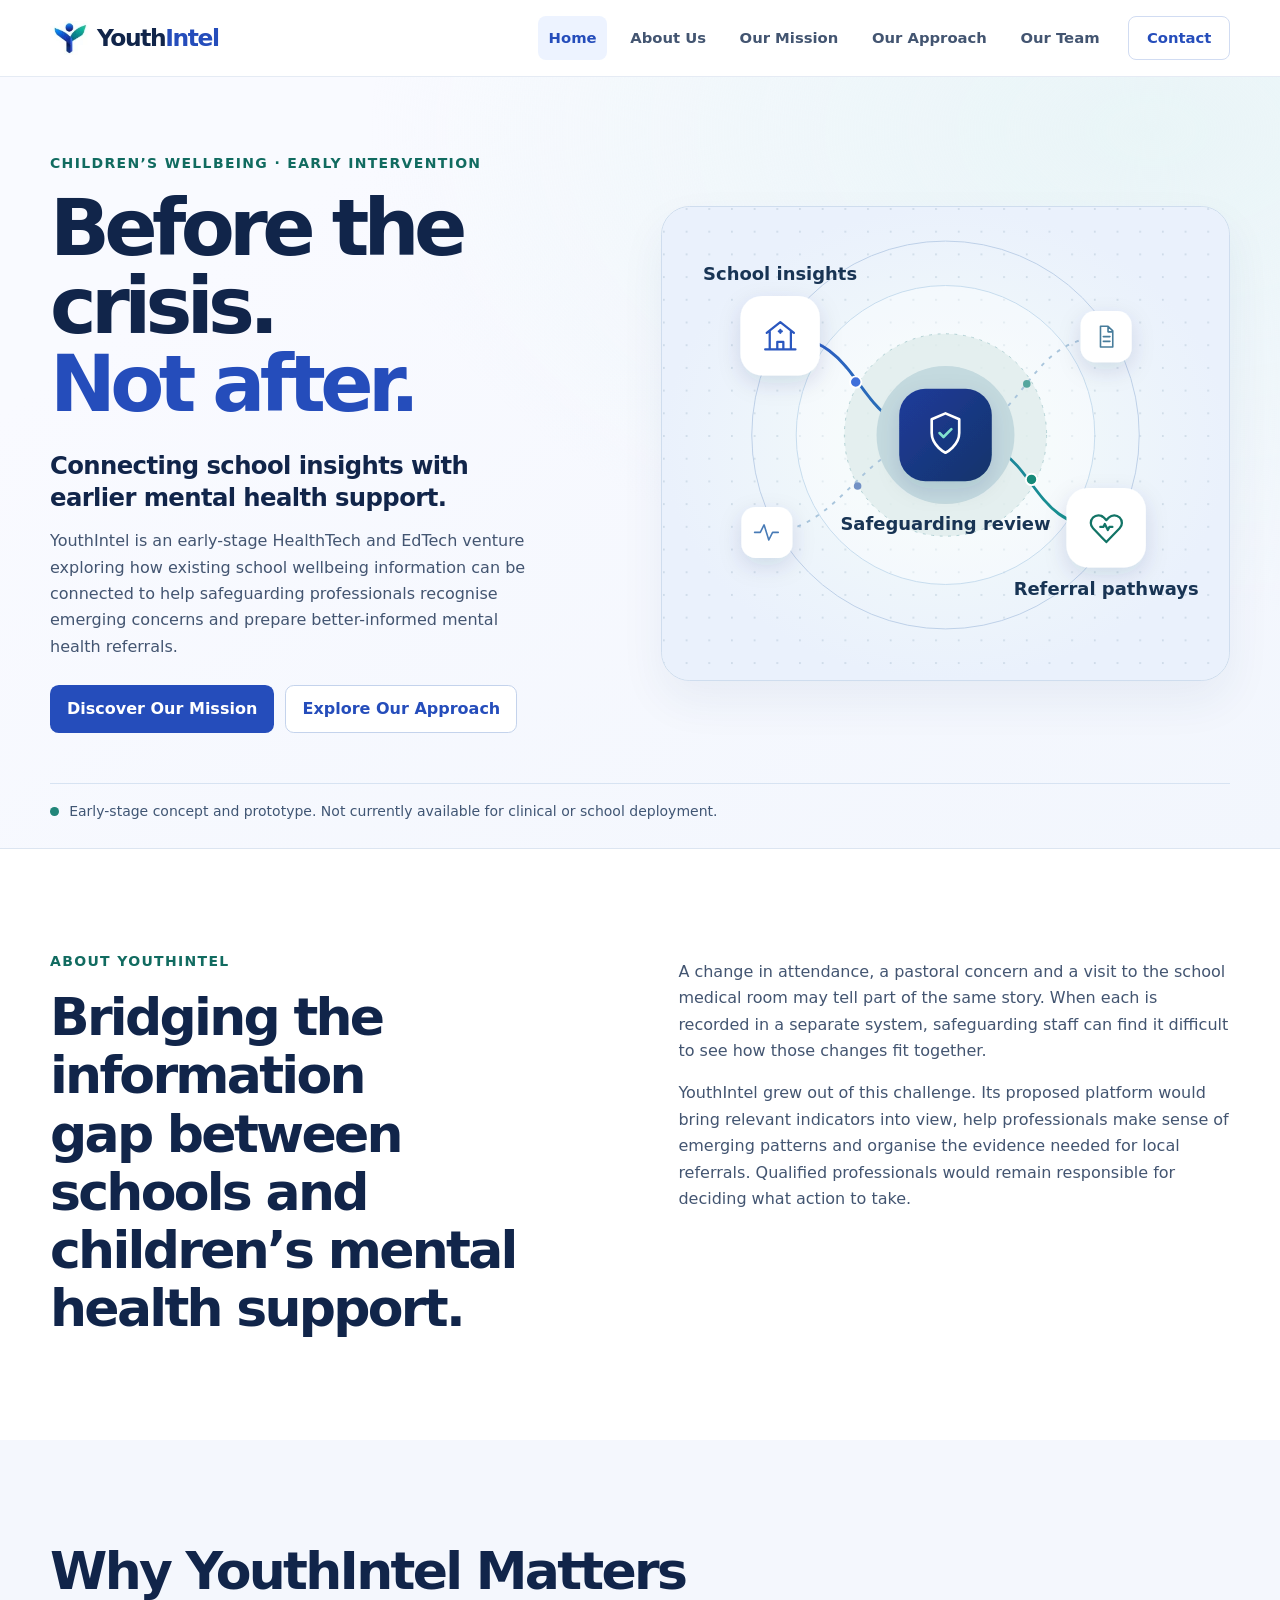
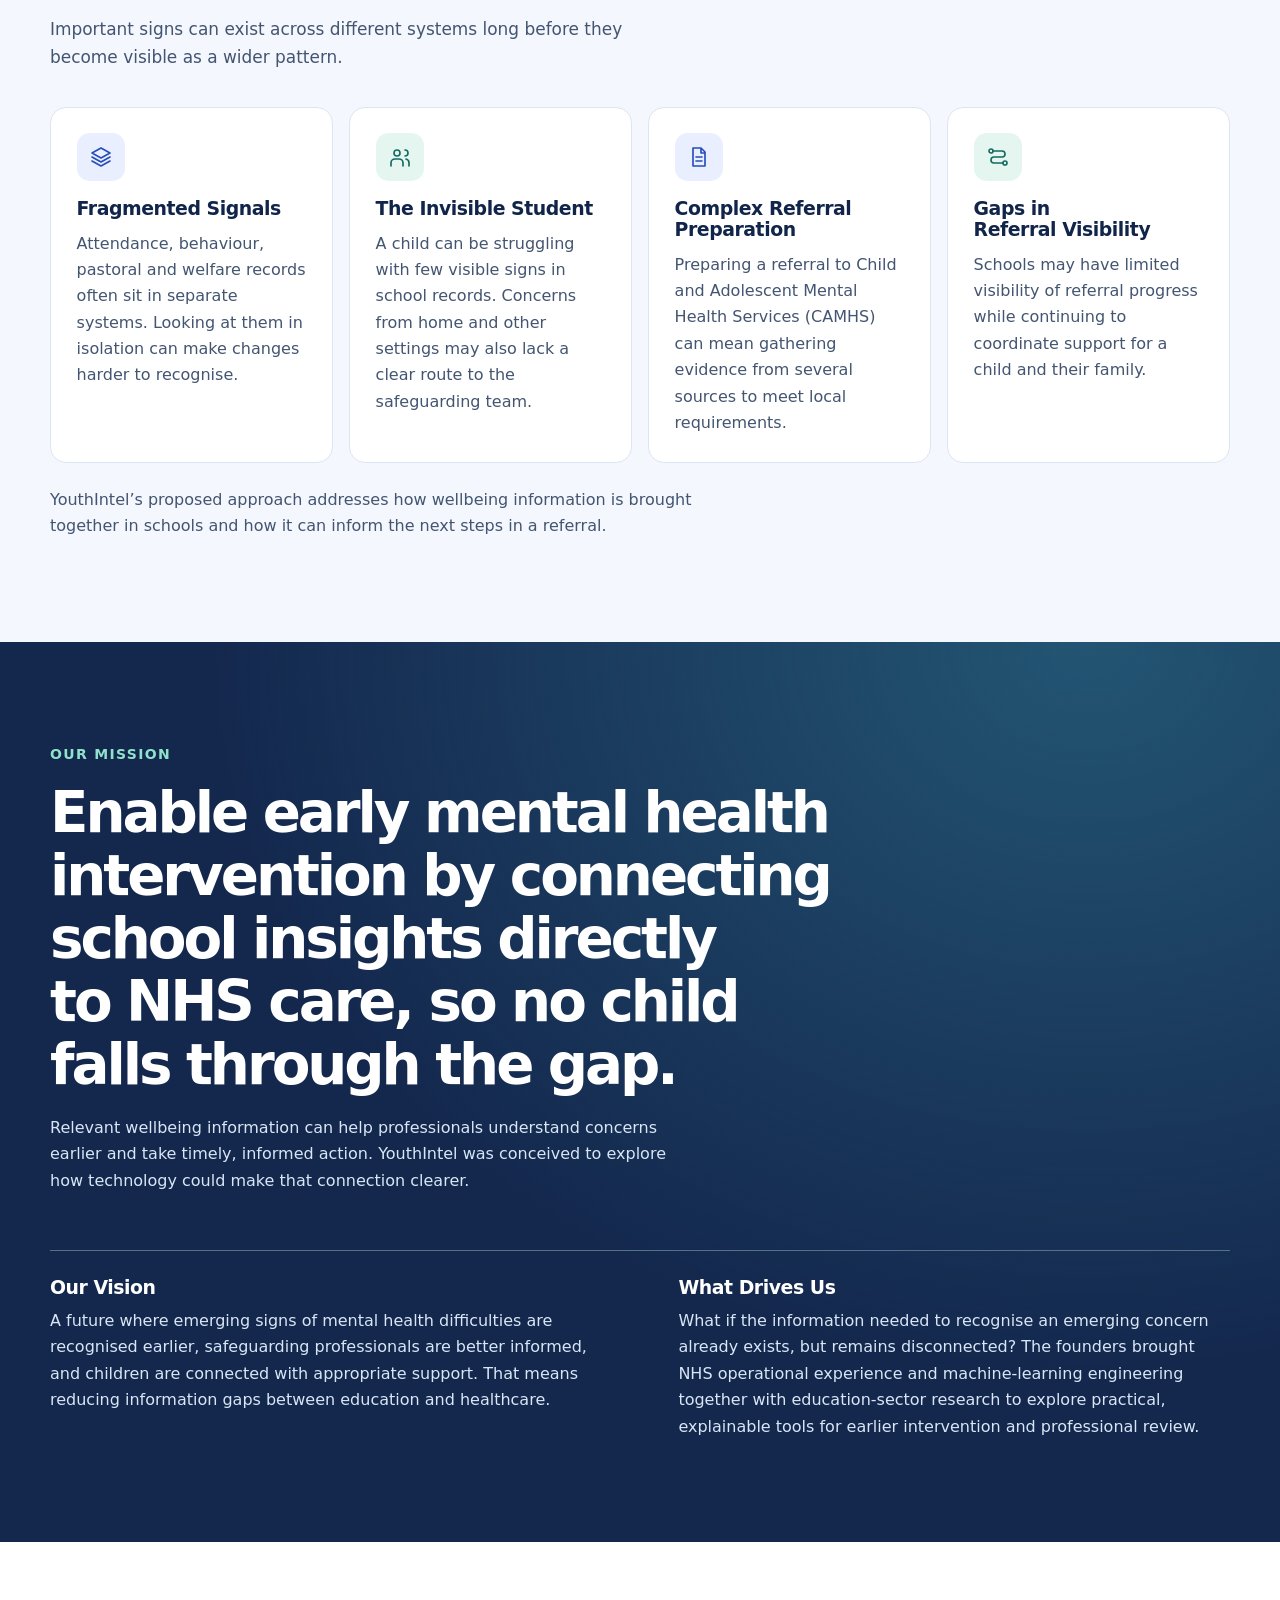
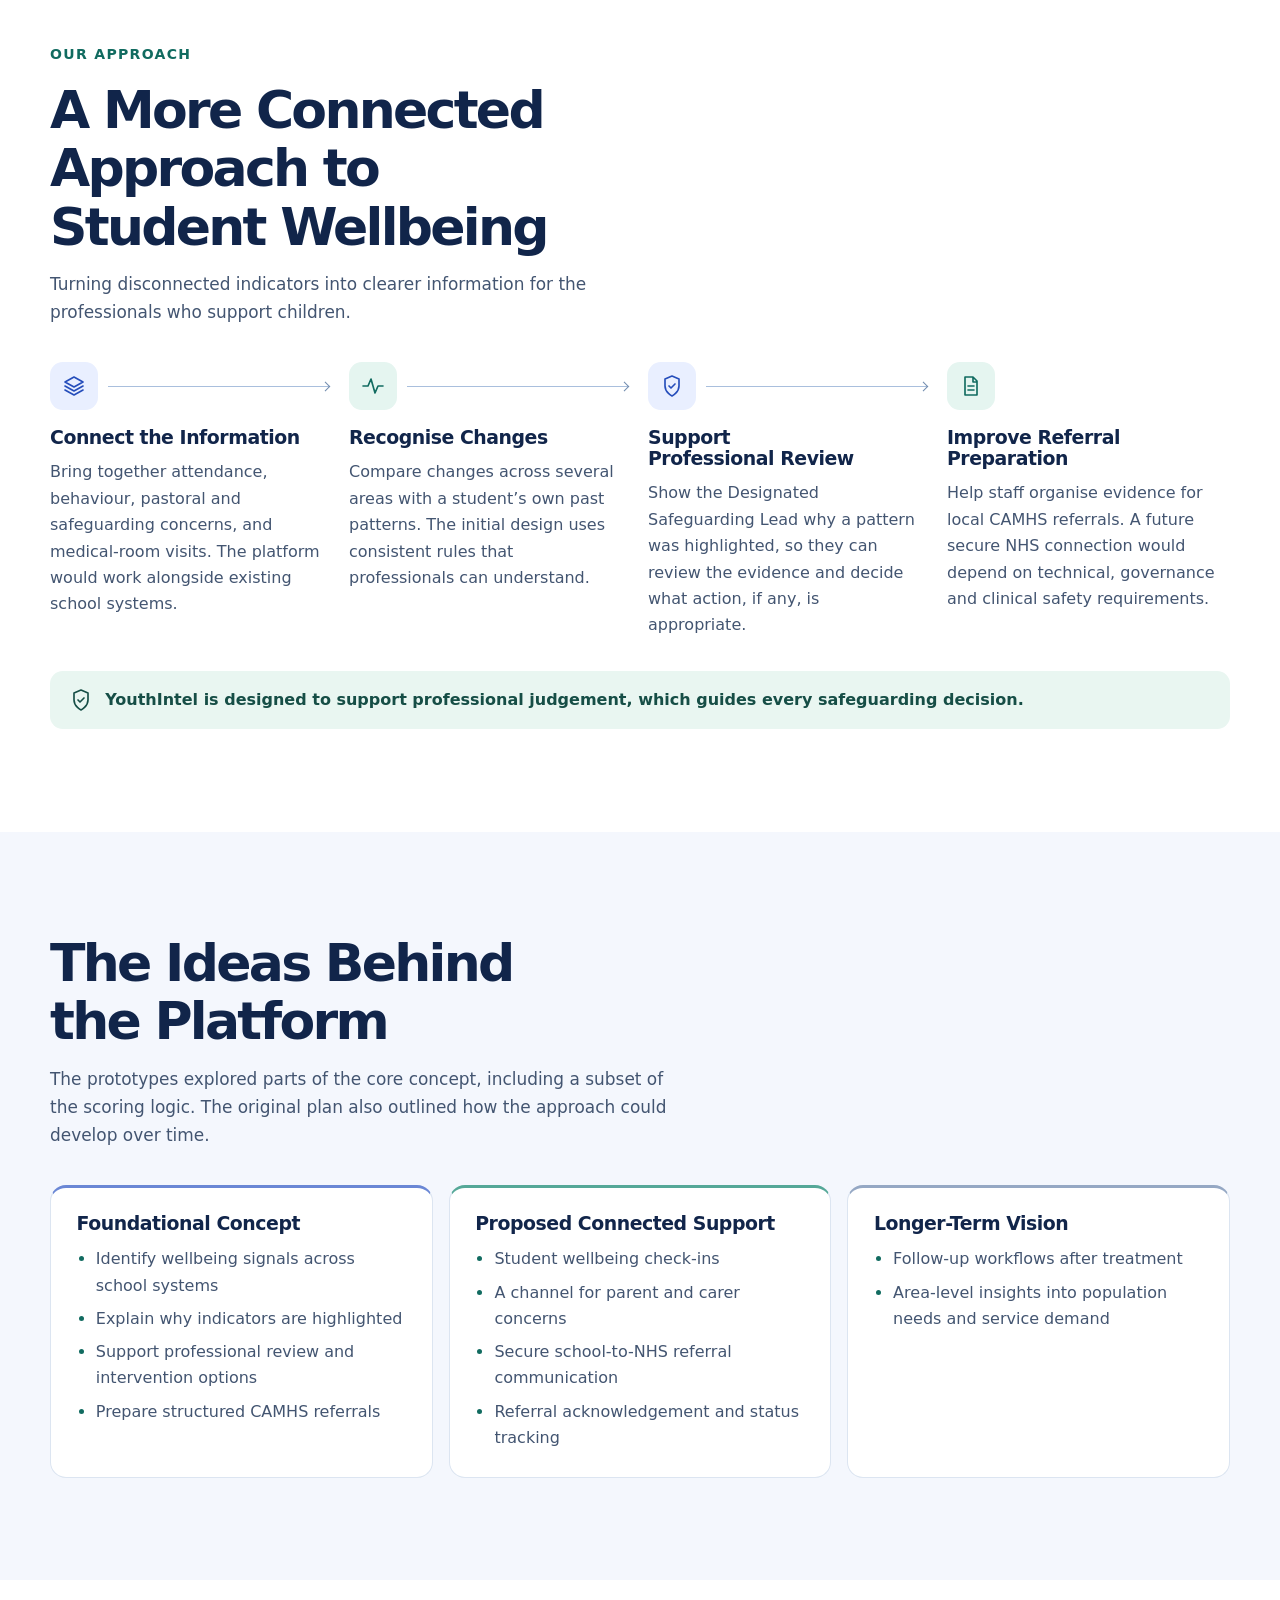
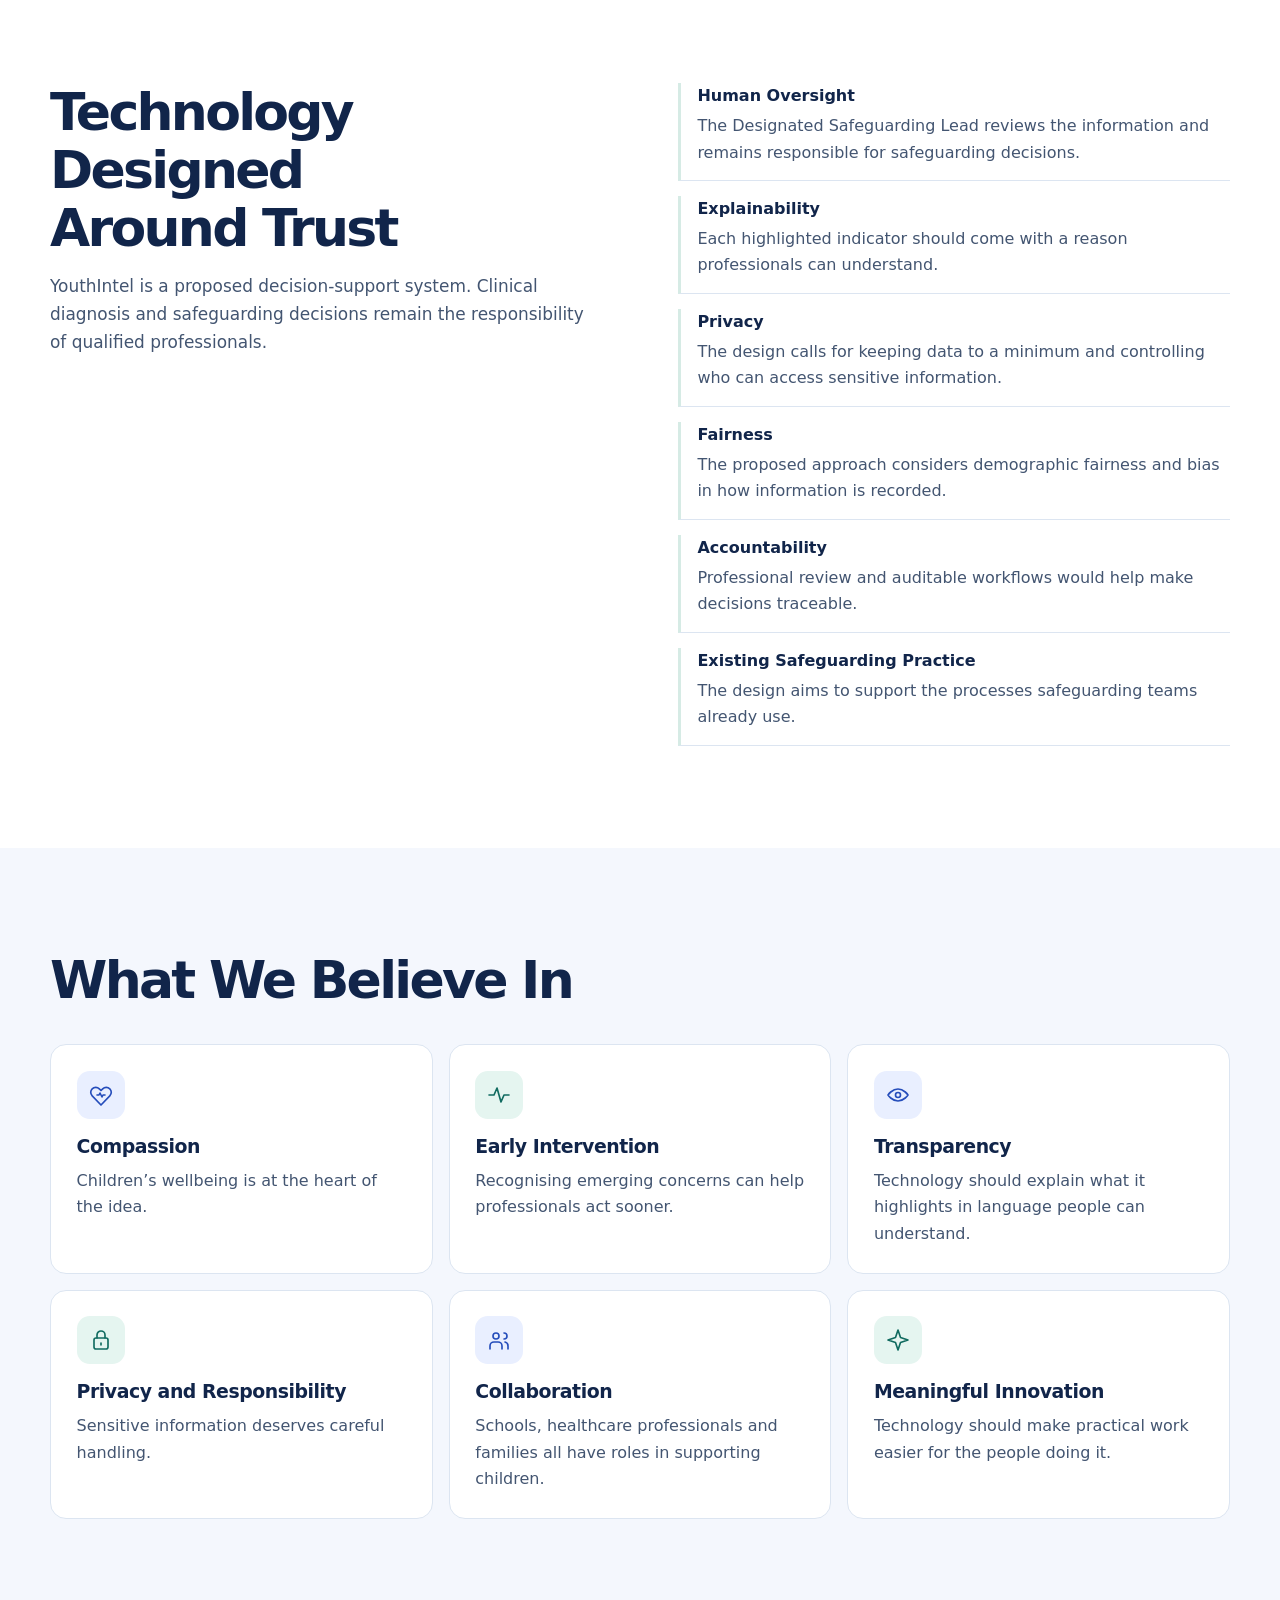
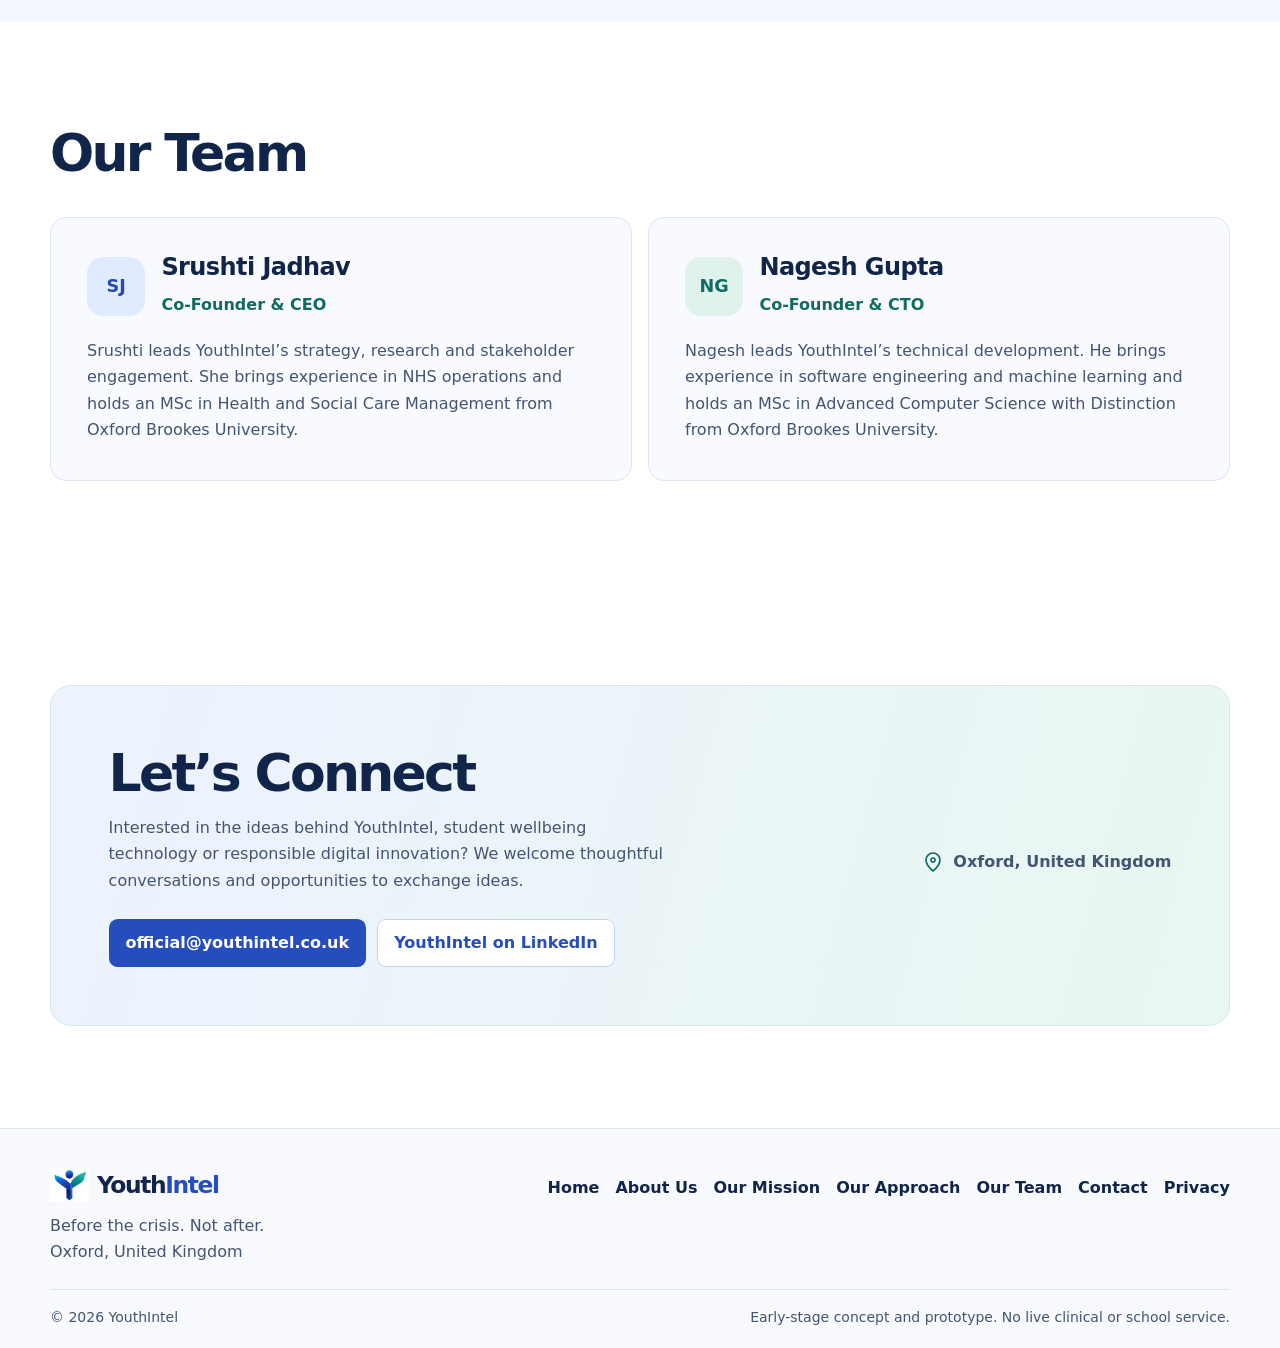
==== commit 9133f74b: "contact info added" ====
--- a/index.html
+++ b/index.html
@@ -228,40 +228,18 @@
     <section id="team" class="section">
       <div class="wrap">
         <div class="section-heading">
-          <p class="eyebrow">Founding Team</p>
-          <h2>The People Behind YouthIntel</h2>
-          <p>Combining experience in healthcare processes and artificial intelligence to explore a more connected approach to children’s wellbeing.</p>
+          <h2>Our Team</h2>
         </div>
         <div class="grid grid-two">
           <article class="card founder">
             <div class="founder-header"><span class="initials" aria-hidden="true">SJ</span><div><h3>Srushti Jadhav</h3><p class="role">Co-Founder &amp; CEO</p></div></div>
-            <p>Srushti shaped YouthIntel’s research and strategy around real referral pathways and safeguarding challenges. She brought experience at Oxford University Hospitals NHS Foundation Trust, an operational understanding of NHS referrals and experience working with healthcare stakeholders to translate clinical workflow needs into product concepts.</p>
-            <p>She holds an MSc in Health and Social Care Management from Oxford Brookes University and completed TheHill Start-Up Labs programme in July 2026.</p>
+            <p>Srushti leads YouthIntel’s strategy, research and stakeholder engagement. She brings experience in NHS operations and holds an MSc in Health and Social Care Management from Oxford Brookes University.</p>
           </article>
           <article class="card founder">
             <div class="founder-header"><span class="initials" aria-hidden="true">NG</span><div><h3>Nagesh Gupta</h3><p class="role">Co-Founder &amp; CTO</p></div></div>
-            <p>Nagesh led the early technical architecture, scoring-engine design and development of the school-facing prototype and partially functional MVP. His background includes explainable predictive modelling, machine-learning pipelines and software engineering at DXC Technology and Lentra AI.</p>
-            <p>He holds an MSc in Advanced Computer Science with Distinction from Oxford Brookes University.</p>
-          </article>
-        </div>
-      </div>
-    </section>
-
-    <section class="section section-soft" aria-labelledby="journey-heading">
-      <div class="wrap split journey">
-        <div>
-          <h2 id="journey-heading">The Journey Behind YouthIntel</h2>
-          <aside class="research">
-            <h3>Grounded in Professional Perspectives</h3>
-            <p>Interviews with three practising Designated Safeguarding Leads and one pastoral professional helped the founders understand the day-to-day challenges of school safeguarding and pastoral support.</p>
-          </aside>
-        </div>
-        <ol class="timeline">
-          <li><p class="date">2026</p><h3>Research and Concept Development</h3><p>The founders explored challenges around student wellbeing data and school-to-NHS referral workflows.</p></li>
-          <li><p class="date">May 2026</p><h3>Initial Prototype</h3><p>The team developed a clickable, school-facing safeguarding dashboard prototype.</p></li>
-          <li><p class="date">July 2026</p><h3>Early Technical Development</h3><p>The team had built a partially functional MVP with a working subset of the proposed scoring logic, alongside a CAMHS-facing referral portal prototype.</p></li>
-          <li><p class="date">Beyond the Prototype</p><h3>The Original Vision</h3><p>The business plan set out ambitions for school-system connectivity, professional intervention support and structured NHS referral communication.</p></li>
-        </ol>
+            <p>Nagesh leads YouthIntel’s technical development. He brings experience in software engineering and machine learning and holds an MSc in Advanced Computer Science with Distinction from Oxford Brookes University.</p>
+          </article>
+        </div>
       </div>
     </section>
 
@@ -271,7 +249,10 @@
           <div>
             <h2>Let’s Connect</h2>
             <p>Interested in the ideas behind YouthIntel, student wellbeing technology or responsible digital innovation? We welcome thoughtful conversations and opportunities to exchange ideas.</p>
-            <!-- CONTACT_EMAIL: add an approved public mailto link here when an address is available. -->
+            <div class="actions">
+              <a class="button button-primary" href="mailto:official@youthintel.co.uk">official@youthintel.co.uk</a>
+              <a class="button button-secondary" href="https://www.linkedin.com/company/youthintel">YouthIntel on LinkedIn</a>
+            </div>
           </div>
           <p class="location"><svg aria-hidden="true"><use href="#pin"/></svg>Oxford, United Kingdom</p>
         </div>
--- a/style.css
+++ b/style.css
@@ -119,18 +119,8 @@
 .initials { display: grid; place-items: center; flex: none; width: 3.65rem; height: 3.65rem; border-radius: 1rem; background: #e0ebff; color: #254aab; font-size: 1.1rem; font-weight: 760; }
 .founder:nth-child(2) .initials { background: #dff2eb; color: var(--teal); }
 .role { margin-top: .2rem; color: var(--teal); font-weight: 650; }
-.founder > p + p { margin-top: .8rem; }
-.research { max-width: 410px; margin-top: 1.4rem; padding: 1.1rem 0 0 1.2rem; border-left: 3px solid #a1cdbf; }
-.research p { margin-top: .6rem; }
-.timeline { margin: 0 0 0 .4rem; padding: 0 0 0 1.4rem; list-style: none; border-left: 1px solid #adc3e4; }
-.timeline li { position: relative; }
-.timeline li::before { position: absolute; top: .35rem; left: -1.75rem; content: ""; width: .65rem; height: .65rem; border-radius: 50%; background: #2e58b8; box-shadow: 0 0 0 4px var(--soft); }
-.timeline li + li { margin-top: 1.45rem; }
-.timeline .date { margin-bottom: .35rem; font-weight: 720; color: var(--teal); font-size: .875rem; }
-.timeline h3 + p { margin-top: .35rem; }
 .contact-panel { display: flex; justify-content: space-between; align-items: center; flex-wrap: wrap; gap: 1.5rem; padding: clamp(1.6rem, 5vw, 3.6rem); border: 1px solid #d7e8e8; border-radius: 1.3rem; background: linear-gradient(105deg, #edf2ff, #e8f7f1); }
 .contact-panel p { margin-top: .8rem; max-width: 55ch; }
-.contact-panel .button { margin-top: 1rem; }
 .location { display: flex; align-items: center; gap: .5rem; font-weight: 650; }
 .location svg { color: var(--teal); }
 .site-footer { padding: 2.3rem 0 1.2rem; border-top: 1px solid var(--border); background: #f7f9fd; }
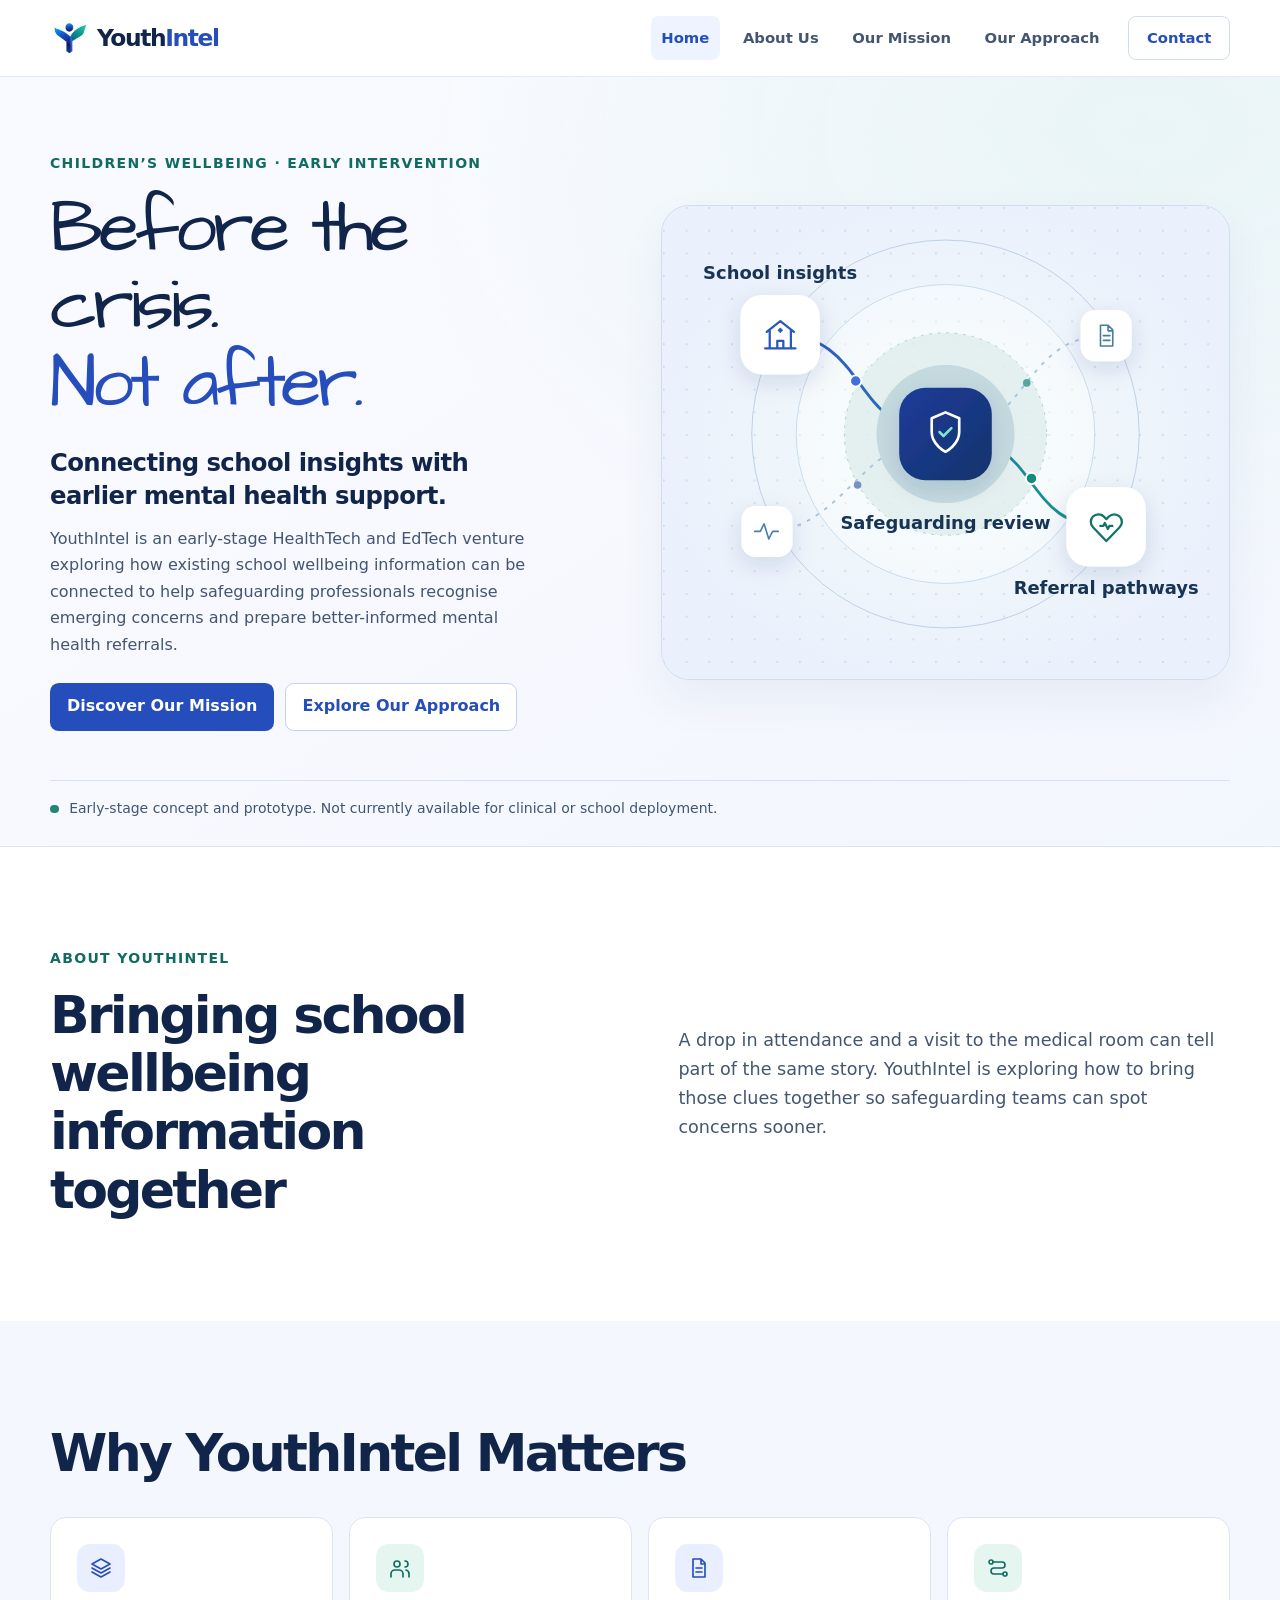
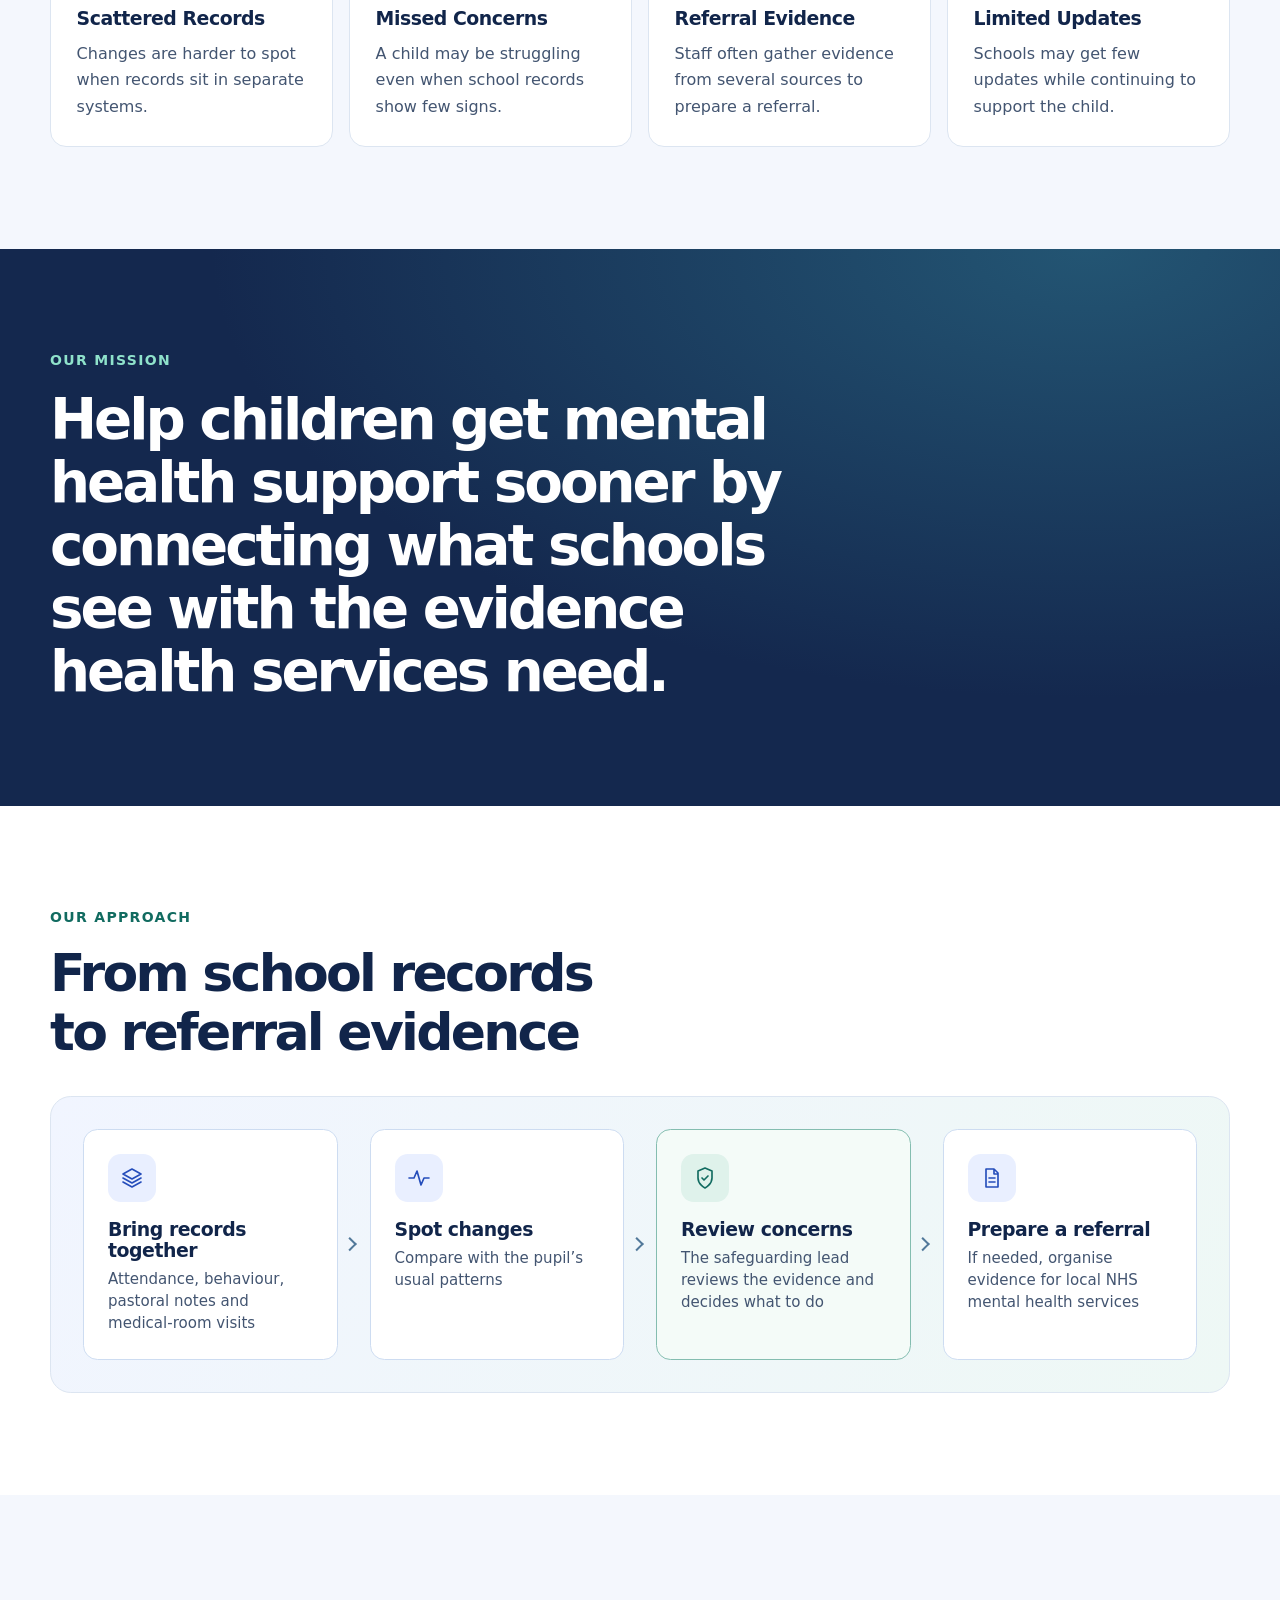
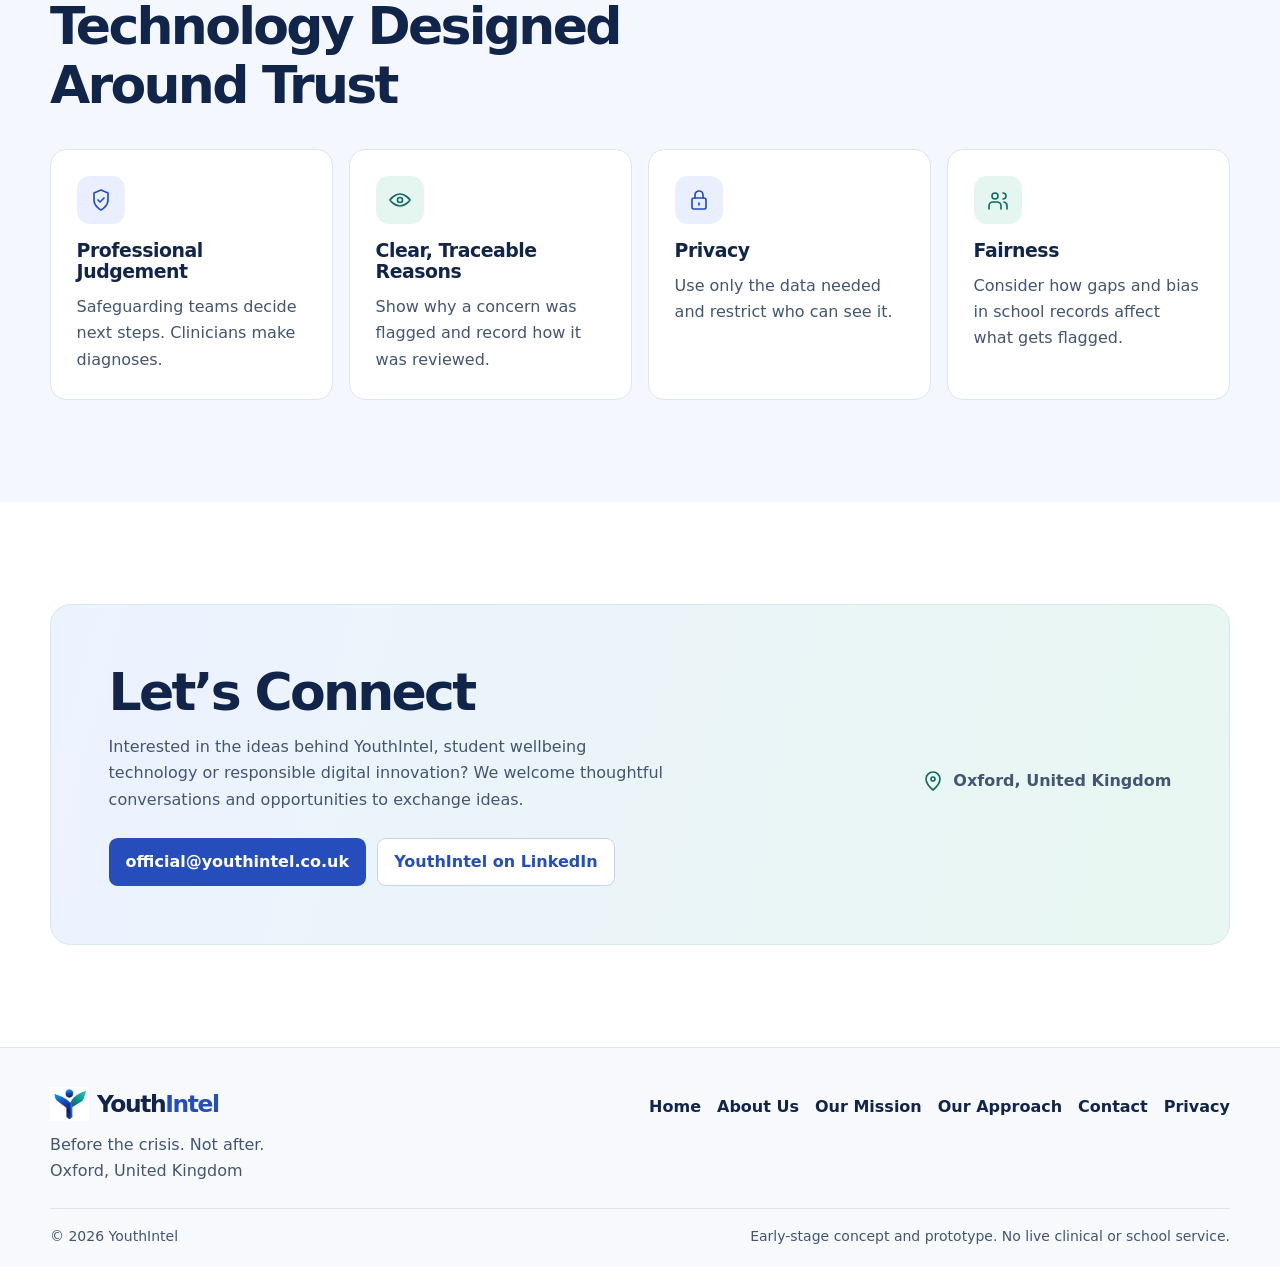
==== commit 833e77a3: "website updated" ====
--- a/index.html
+++ b/index.html
@@ -23,9 +23,7 @@
 </head>
 <body>
   <svg hidden aria-hidden="true">
-    <symbol id="school" viewBox="0 0 24 24"><path d="m3 10 9-7 9 7M5 9v12h14V9M2 21h20m-12 0v-5h4v5"/><path d="M12 8v2m-1-1h2"/></symbol>
     <symbol id="shield" viewBox="0 0 24 24"><path d="M12 22s7-3.5 7-10V5l-7-3-7 3v7c0 6.5 7 10 7 10Z"/><path d="m9 12 2 2 4-4"/></symbol>
-    <symbol id="health" viewBox="0 0 24 24"><path d="M20.8 5.8a5 5 0 0 0-7.1 0L12 7.5l-1.7-1.7a5 5 0 0 0-7.1 7.1L12 22l8.8-9.1a5 5 0 0 0 0-7.1Z"/><path d="M8 12h2l1-2 2 4 1-2h2"/></symbol>
     <symbol id="layers" viewBox="0 0 24 24"><path d="m12 3 9 5-9 5-9-5 9-5Zm-9 9 9 5 9-5M3 16l9 5 9-5"/></symbol>
     <symbol id="users" viewBox="0 0 24 24"><circle cx="9" cy="8" r="3"/><path d="M3 21v-3a4 4 0 0 1 4-4h4a4 4 0 0 1 4 4v3M17 5a3 3 0 0 1 0 6m1 3a4 4 0 0 1 3 4v3"/></symbol>
     <symbol id="file" viewBox="0 0 24 24"><path d="M6 3h8l4 4v14H6Zm8 0v5h4M9 12h6m-6 4h6"/></symbol>
@@ -33,7 +31,6 @@
     <symbol id="pulse" viewBox="0 0 24 24"><path d="M2 12h5l3-7 4 14 3-7h5"/></symbol>
     <symbol id="eye" viewBox="0 0 24 24"><path d="M2 12s4-6 10-6 10 6 10 6-4 6-10 6S2 12 2 12Z"/><circle cx="12" cy="12" r="2.5"/></symbol>
     <symbol id="lock" viewBox="0 0 24 24"><rect x="5" y="10" width="14" height="11" rx="2"/><path d="M8 10V7a4 4 0 0 1 8 0v3m-4 5v2"/></symbol>
-    <symbol id="spark" viewBox="0 0 24 24"><path d="m12 2 2.5 7.5L22 12l-7.5 2.5L12 22l-2.5-7.5L2 12l7.5-2.5L12 2Z"/></symbol>
     <symbol id="pin" viewBox="0 0 24 24"><path d="M19 10c0 5-7 11-7 11S5 15 5 10a7 7 0 1 1 14 0Z"/><circle cx="12" cy="10" r="2"/></symbol>
   </svg>
   <a class="skip-link" href="#main">Skip to content</a>
@@ -46,7 +43,6 @@
         <a href="#about">About Us</a>
         <a href="#mission">Our Mission</a>
         <a href="#approach">Our Approach</a>
-        <a href="#team">Our Team</a>
         <a class="nav-contact" href="#contact">Contact</a>
       </nav>
     </div>
@@ -77,12 +73,9 @@
       <div class="wrap split intro">
         <div>
           <p class="eyebrow">About YouthIntel</p>
-          <h2>Bridging the information gap between schools and children’s mental health support.</h2>
-        </div>
-        <div class="copy">
-          <p>A change in attendance, a pastoral concern and a visit to the school medical room may tell part of the same story. When each is recorded in a separate system, safeguarding staff can find it difficult to see how those changes fit together.</p>
-          <p>YouthIntel grew out of this challenge. Its proposed platform would bring relevant indicators into view, help professionals make sense of emerging patterns and organise the evidence needed for local referrals. Qualified professionals would remain responsible for deciding what action to take.</p>
-        </div>
+          <h2>Bringing school wellbeing information together</h2>
+        </div>
+        <p>A drop in attendance and a visit to the medical room can tell part of the same story. YouthIntel is exploring how to bring those clues together so safeguarding teams can spot concerns sooner.</p>
       </div>
     </section>
 
@@ -90,31 +83,29 @@
       <div class="wrap">
         <div class="section-heading">
           <h2 id="why-heading">Why YouthIntel Matters</h2>
-          <p>Important signs can exist across different systems long before they become visible as a wider pattern.</p>
         </div>
         <div class="grid grid-four">
           <article class="card">
             <span class="icon-box"><svg aria-hidden="true"><use href="#layers"/></svg></span>
-            <h3>Fragmented Signals</h3>
-            <p>Attendance, behaviour, pastoral and welfare records often sit in separate systems. Looking at them in isolation can make changes harder to recognise.</p>
+            <h3>Scattered Records</h3>
+            <p>Changes are harder to spot when records sit in separate systems.</p>
           </article>
           <article class="card">
             <span class="icon-box"><svg aria-hidden="true"><use href="#users"/></svg></span>
-            <h3>The Invisible Student</h3>
-            <p>A child can be struggling with few visible signs in school records. Concerns from home and other settings may also lack a clear route to the safeguarding team.</p>
+            <h3>Missed Concerns</h3>
+            <p>A child may be struggling even when school records show few signs.</p>
           </article>
           <article class="card">
             <span class="icon-box"><svg aria-hidden="true"><use href="#file"/></svg></span>
-            <h3>Complex Referral Preparation</h3>
-            <p>Preparing a referral to Child and Adolescent Mental Health Services (CAMHS) can mean gathering evidence from several sources to meet local requirements.</p>
+            <h3>Referral Evidence</h3>
+            <p>Staff often gather evidence from several sources to prepare a referral.</p>
           </article>
           <article class="card">
             <span class="icon-box"><svg aria-hidden="true"><use href="#route"/></svg></span>
-            <h3>Gaps in Referral Visibility</h3>
-            <p>Schools may have limited visibility of referral progress while continuing to coordinate support for a child and their family.</p>
-          </article>
-        </div>
-        <p class="section-note">YouthIntel’s proposed approach addresses how wellbeing information is brought together in schools and how it can inform the next steps in a referral.</p>
+            <h3>Limited Updates</h3>
+            <p>Schools may get few updates while continuing to support the child.</p>
+          </article>
+        </div>
       </div>
     </section>
 
@@ -122,18 +113,7 @@
       <div class="wrap">
         <div class="mission-main">
           <h2 class="eyebrow">Our Mission</h2>
-          <p class="mission-statement">Enable early mental health intervention by connecting school insights directly to NHS care, so no child falls through the gap.</p>
-          <p>Relevant wellbeing information can help professionals understand concerns earlier and take timely, informed action. YouthIntel was conceived to explore how technology could make that connection clearer.</p>
-        </div>
-        <div class="mission-details split">
-          <div>
-            <h3>Our Vision</h3>
-            <p>A future where emerging signs of mental health difficulties are recognised earlier, safeguarding professionals are better informed, and children are connected with appropriate support. That means reducing information gaps between education and healthcare.</p>
-          </div>
-          <div>
-            <h3>What Drives Us</h3>
-            <p>What if the information needed to recognise an emerging concern already exists, but remains disconnected? The founders brought NHS operational experience and machine-learning engineering together with education-sector research to explore practical, explainable tools for earlier intervention and professional review.</p>
-          </div>
+          <p class="mission-statement">Help children get mental health support sooner by connecting what schools see with the evidence health services need.</p>
         </div>
       </div>
     </section>
@@ -142,102 +122,58 @@
       <div class="wrap">
         <div class="section-heading">
           <p class="eyebrow">Our Approach</p>
-          <h2>A More Connected Approach to Student Wellbeing</h2>
-          <p>Turning disconnected indicators into clearer information for the professionals who support children.</p>
-        </div>
-        <ol class="process grid grid-four">
+          <h2>From school records to referral evidence</h2>
+        </div>
+        <ol class="process" role="list" aria-label="Proposed safeguarding workflow">
           <li>
             <span class="icon-box"><svg aria-hidden="true"><use href="#layers"/></svg></span>
-            <h3>Connect the Information</h3>
-            <p>Bring together attendance, behaviour, pastoral and safeguarding concerns, and medical-room visits. The platform would work alongside existing school systems.</p>
+            <h3>Bring records together</h3>
+            <p>Attendance, behaviour, pastoral notes and medical-room visits</p>
           </li>
           <li>
             <span class="icon-box"><svg aria-hidden="true"><use href="#pulse"/></svg></span>
-            <h3>Recognise Changes</h3>
-            <p>Compare changes across several areas with a student’s own past patterns. The initial design uses consistent rules that professionals can understand.</p>
+            <h3>Spot changes</h3>
+            <p>Compare with the pupil’s usual patterns</p>
           </li>
           <li>
             <span class="icon-box"><svg aria-hidden="true"><use href="#shield"/></svg></span>
-            <h3>Support Professional Review</h3>
-            <p>Show the Designated Safeguarding Lead why a pattern was highlighted, so they can review the evidence and decide what action, if any, is appropriate.</p>
+            <h3>Review concerns</h3>
+            <p>The safeguarding lead reviews the evidence and decides what to do</p>
           </li>
           <li>
             <span class="icon-box"><svg aria-hidden="true"><use href="#file"/></svg></span>
-            <h3>Improve Referral Preparation</h3>
-            <p>Help staff organise evidence for local CAMHS referrals. A future secure NHS connection would depend on technical, governance and clinical safety requirements.</p>
+            <h3>Prepare a referral</h3>
+            <p>If needed, organise evidence for local NHS mental health services</p>
           </li>
         </ol>
-        <p class="callout"><svg aria-hidden="true"><use href="#shield"/></svg>YouthIntel is designed to support professional judgement, which guides every safeguarding decision.</p>
-      </div>
-    </section>
-
-    <section class="section section-soft" aria-labelledby="capabilities-heading">
-      <div class="wrap">
-        <div class="section-heading">
-          <h2 id="capabilities-heading">The Ideas Behind the Platform</h2>
-          <p>The prototypes explored parts of the core concept, including a subset of the scoring logic. The original plan also outlined how the approach could develop over time.</p>
-        </div>
-        <div class="grid grid-three">
-          <article class="card capability">
-            <h3>Foundational Concept</h3>
-            <ul><li>Identify wellbeing signals across school systems</li><li>Explain why indicators are highlighted</li><li>Support professional review and intervention options</li><li>Prepare structured CAMHS referrals</li></ul>
-          </article>
-          <article class="card capability">
-            <h3>Proposed Connected Support</h3>
-            <ul><li>Student wellbeing check-ins</li><li>A channel for parent and carer concerns</li><li>Secure school-to-NHS referral communication</li><li>Referral acknowledgement and status tracking</li></ul>
-          </article>
-          <article class="card capability">
-            <h3>Longer-Term Vision</h3>
-            <ul><li>Follow-up workflows after treatment</li><li>Area-level insights into population needs and service demand</li></ul>
-          </article>
-        </div>
-      </div>
-    </section>
-
-    <section class="section" aria-labelledby="trust-heading">
-      <div class="wrap split trust">
+      </div>
+    </section>
+
+    <section class="section section-soft" aria-labelledby="trust-heading">
+      <div class="wrap">
         <div class="section-heading">
           <h2 id="trust-heading">Technology Designed Around Trust</h2>
-          <p>YouthIntel is a proposed decision-support system. Clinical diagnosis and safeguarding decisions remain the responsibility of qualified professionals.</p>
-        </div>
-        <dl class="principles">
-          <div><dt>Human Oversight</dt><dd>The Designated Safeguarding Lead reviews the information and remains responsible for safeguarding decisions.</dd></div>
-          <div><dt>Explainability</dt><dd>Each highlighted indicator should come with a reason professionals can understand.</dd></div>
-          <div><dt>Privacy</dt><dd>The design calls for keeping data to a minimum and controlling who can access sensitive information.</dd></div>
-          <div><dt>Fairness</dt><dd>The proposed approach considers demographic fairness and bias in how information is recorded.</dd></div>
-          <div><dt>Accountability</dt><dd>Professional review and auditable workflows would help make decisions traceable.</dd></div>
-          <div><dt>Existing Safeguarding Practice</dt><dd>The design aims to support the processes safeguarding teams already use.</dd></div>
-        </dl>
-      </div>
-    </section>
-
-    <section class="section section-soft" aria-labelledby="values-heading">
-      <div class="wrap">
-        <div class="section-heading"><h2 id="values-heading">What We Believe In</h2></div>
-        <div class="grid grid-three values">
-          <article class="card"><span class="icon-box"><svg aria-hidden="true"><use href="#health"/></svg></span><h3>Compassion</h3><p>Children’s wellbeing is at the heart of the idea.</p></article>
-          <article class="card"><span class="icon-box"><svg aria-hidden="true"><use href="#pulse"/></svg></span><h3>Early Intervention</h3><p>Recognising emerging concerns can help professionals act sooner.</p></article>
-          <article class="card"><span class="icon-box"><svg aria-hidden="true"><use href="#eye"/></svg></span><h3>Transparency</h3><p>Technology should explain what it highlights in language people can understand.</p></article>
-          <article class="card"><span class="icon-box"><svg aria-hidden="true"><use href="#lock"/></svg></span><h3>Privacy and Responsibility</h3><p>Sensitive information deserves careful handling.</p></article>
-          <article class="card"><span class="icon-box"><svg aria-hidden="true"><use href="#users"/></svg></span><h3>Collaboration</h3><p>Schools, healthcare professionals and families all have roles in supporting children.</p></article>
-          <article class="card"><span class="icon-box"><svg aria-hidden="true"><use href="#spark"/></svg></span><h3>Meaningful Innovation</h3><p>Technology should make practical work easier for the people doing it.</p></article>
-        </div>
-      </div>
-    </section>
-
-    <section id="team" class="section">
-      <div class="wrap">
-        <div class="section-heading">
-          <h2>Our Team</h2>
-        </div>
-        <div class="grid grid-two">
-          <article class="card founder">
-            <div class="founder-header"><span class="initials" aria-hidden="true">SJ</span><div><h3>Srushti Jadhav</h3><p class="role">Co-Founder &amp; CEO</p></div></div>
-            <p>Srushti leads YouthIntel’s strategy, research and stakeholder engagement. She brings experience in NHS operations and holds an MSc in Health and Social Care Management from Oxford Brookes University.</p>
-          </article>
-          <article class="card founder">
-            <div class="founder-header"><span class="initials" aria-hidden="true">NG</span><div><h3>Nagesh Gupta</h3><p class="role">Co-Founder &amp; CTO</p></div></div>
-            <p>Nagesh leads YouthIntel’s technical development. He brings experience in software engineering and machine learning and holds an MSc in Advanced Computer Science with Distinction from Oxford Brookes University.</p>
+        </div>
+        <div class="grid grid-four">
+          <article class="card">
+            <span class="icon-box"><svg aria-hidden="true"><use href="#shield"/></svg></span>
+            <h3>Professional Judgement</h3>
+            <p>Safeguarding teams decide next steps. Clinicians make diagnoses.</p>
+          </article>
+          <article class="card">
+            <span class="icon-box"><svg aria-hidden="true"><use href="#eye"/></svg></span>
+            <h3>Clear, Traceable Reasons</h3>
+            <p>Show why a concern was flagged and record how it was reviewed.</p>
+          </article>
+          <article class="card">
+            <span class="icon-box"><svg aria-hidden="true"><use href="#lock"/></svg></span>
+            <h3>Privacy</h3>
+            <p>Use only the data needed and restrict who can see it.</p>
+          </article>
+          <article class="card">
+            <span class="icon-box"><svg aria-hidden="true"><use href="#users"/></svg></span>
+            <h3>Fairness</h3>
+            <p>Consider how gaps and bias in school records affect what gets flagged.</p>
           </article>
         </div>
       </div>
@@ -269,7 +205,7 @@
           <p>Oxford, United Kingdom</p>
         </div>
         <nav aria-label="Footer navigation">
-          <a href="#home">Home</a><a href="#about">About Us</a><a href="#mission">Our Mission</a><a href="#approach">Our Approach</a><a href="#team">Our Team</a><a href="#contact">Contact</a><a href="privacy.html">Privacy</a>
+          <a href="#home">Home</a><a href="#about">About Us</a><a href="#mission">Our Mission</a><a href="#approach">Our Approach</a><a href="#contact">Contact</a><a href="privacy.html">Privacy</a>
         </nav>
       </div>
       <div class="footer-bottom">
--- a/style.css
+++ b/style.css
@@ -1,3 +1,11 @@
+@font-face {
+  font-family: "Architects Daughter";
+  src: url("assets/ArchitectsDaughter-Regular.ttf") format("truetype");
+  font-style: normal;
+  font-weight: 400;
+  font-display: swap;
+}
+
 /* Shared colour, typography and layout */
 :root {
   color-scheme: light;
@@ -33,14 +41,9 @@
 .section-soft { background: var(--soft); }
 .split { display: grid; grid-template-columns: 1fr 1fr; gap: clamp(2rem, 6vw, 6rem); }
 .section-heading { max-width: 740px; margin-bottom: 2.2rem; }
-.section-heading > p:not(.eyebrow) { max-width: 640px; margin-top: .95rem; font-size: 1.06rem; }
 .eyebrow { margin-bottom: 1.1rem; color: var(--teal); font-size: .875rem; line-height: 1.35; font-weight: 760; letter-spacing: .095em; text-transform: uppercase; }
-.section-note { margin-top: 1.5rem; max-width: 680px; }
-.copy p + p { margin-top: 1rem; }
 .grid { display: grid; gap: 1rem; }
 .grid-four { grid-template-columns: repeat(4, minmax(0, 1fr)); }
-.grid-three { grid-template-columns: repeat(3, minmax(0, 1fr)); }
-.grid-two { grid-template-columns: repeat(2, minmax(0, 1fr)); }
 
 /* Navigation stays available without JavaScript. */
 .skip-link { position: fixed; top: .5rem; left: .75rem; z-index: 10; padding: .65rem 1rem; border-radius: .4rem; background: white; transform: translateY(-160%); }
@@ -61,7 +64,7 @@
 /* Home and pathway illustration */
 .hero { padding: clamp(3rem, 6vw, 6rem) 0 1.6rem; background: radial-gradient(ellipse at 90% 7%, #e9f5f7, transparent 48%), linear-gradient(145deg, #f9faff 20%, #f2f6fd 100%); border-bottom: 1px solid var(--border); }
 .hero-layout { display: grid; grid-template-columns: minmax(0, .98fr) minmax(0, 1.02fr); align-items: center; gap: clamp(2rem, 5vw, 5rem); }
-.hero h1 { font-size: clamp(3rem, 6.15vw, 6rem); font-weight: 740; letter-spacing: -.072em; line-height: .99; }
+.hero h1 { font-family: "Architects Daughter", system-ui, sans-serif; font-size: clamp(3rem, 5.8vw, 5.65rem); font-weight: 400; letter-spacing: -.055em; line-height: 1.04; }
 .hero h1 span { color: var(--blue); }
 .hero-subtitle { margin-top: 1.6rem; color: var(--ink); font-size: clamp(1.24rem, 1.9vw, 1.58rem); font-weight: 640; line-height: 1.32; letter-spacing: -.025em; max-width: 27ch; }
 .hero-subtitle + p { margin-top: .9rem; max-width: 49ch; }
@@ -78,47 +81,53 @@
 @keyframes appear { from { opacity: .75; transform: translateY(8px); } to { opacity: 1; transform: none; } }
 
 /* Editorial sections */
-.intro { align-items: start; }
-.intro .copy { padding-top: .45rem; }
+.intro { align-items: center; }
+.intro > p { max-width: 48ch; font-size: 1.1rem; }
 .card { border: 1px solid var(--border); border-radius: 1rem; background: white; padding: clamp(1.2rem, 2vw, 1.6rem); }
-.card h3 + p, .process h3 + p { margin-top: .7rem; }
+.card h3 + p { margin-top: .7rem; }
 .card, .button { transition: background-color .18s, border-color .18s, box-shadow .18s, transform .18s; }
 @media (hover: hover) {
   .card:hover { transform: translateY(-3px); border-color: #b6cadd; box-shadow: 0 8px 22px #233b740d; }
 }
 .icon-box { display: grid; place-items: center; width: 3rem; height: 3rem; margin-bottom: 1.05rem; border-radius: .8rem; background: #e9efff; color: var(--blue); }
-:is(.card, .process li):nth-child(even) .icon-box { background: #e5f5f0; color: var(--teal); }
+.card:nth-child(even) .icon-box { background: #e5f5f0; color: var(--teal); }
 .mission { color: white; background: radial-gradient(ellipse at 85% 0%, #235573, transparent 57%), #14284e; }
 .mission .eyebrow { color: #8fe2cb; }
 .mission-main { max-width: 875px; }
 .mission-statement { color: white; font-size: clamp(2rem, 4.4vw, 4.05rem); font-weight: 650; letter-spacing: -.054em; line-height: 1.12; text-wrap: balance; }
-.mission-main p:last-child { max-width: 650px; margin-top: 1.15rem; }
-.mission p:not(.mission-statement) { color: #d8e6f5; }
-.mission-details { margin-top: clamp(2rem, 5vw, 3.5rem); padding-top: 1.6rem; border-top: 1px solid #55718a; }
-.mission-details p { margin-top: .65rem; }
-.process { margin: 0; padding: 0; list-style: none; }
-.process li { position: relative; padding-right: .8rem; }
-.process li::before { content: ""; position: absolute; top: 1.5rem; border-top: 1px solid #a9bfdd; left: 3.65rem; right: .25rem; }
-.process li::after { content: ""; position: absolute; top: calc(1.5rem - 3px); right: .25rem; width: .42rem; height: .42rem; border-top: 1px solid #718cae; border-right: 1px solid #718cae; transform: rotate(45deg); }
-.process li:last-child::before, .process li:last-child::after { content: none; }
-.callout { display: flex; gap: .75rem; align-items: center; margin-top: 2rem; padding: 1rem 1.2rem; border-radius: .8rem; background: #e9f6f1; color: #164e46; font-weight: 650; }
-.capability { border-top: 3px solid #6a87d5; }
-.capability:nth-child(2) { border-top-color: #55a898; }
-.capability:nth-child(3) { border-top-color: #95a8c4; }
-.capability ul { padding-left: 1.2rem; margin: .75rem 0 0; color: var(--body); }
-.capability li + li { margin-top: .42rem; }
-.capability li::marker { color: var(--teal); }
-.trust > div { align-self: start; }
-.principles { display: grid; gap: .9rem; }
-.principles > div { padding: 0 0 .9rem 1rem; border-bottom: 1px solid var(--border); border-left: 3px solid #d6ebe5; }
-.principles dt { font-weight: 720; }
-.principles dd { margin-top: .25rem; color: var(--body); }
-.founder { padding: clamp(1.4rem, 3vw, 2.25rem); background: #f8faff; }
-.founder-header { display: flex; align-items: center; gap: 1rem; margin-bottom: 1.2rem; }
-.founder-header h3 { font-size: 1.5rem; }
-.initials { display: grid; place-items: center; flex: none; width: 3.65rem; height: 3.65rem; border-radius: 1rem; background: #e0ebff; color: #254aab; font-size: 1.1rem; font-weight: 760; }
-.founder:nth-child(2) .initials { background: #dff2eb; color: var(--teal); }
-.role { margin-top: .2rem; color: var(--teal); font-weight: 650; }
+.process {
+  --step-gap: 2rem;
+  display: grid;
+  grid-template-columns: repeat(4, minmax(0, 1fr));
+  gap: var(--step-gap);
+  margin: 0;
+  padding: clamp(1rem, 3vw, 2rem);
+  list-style: none;
+  border: 1px solid var(--border);
+  border-radius: 1.3rem;
+  background: linear-gradient(120deg, #f1f5ff, #eef8f5);
+}
+.process li {
+  position: relative;
+  padding: clamp(1rem, 2vw, 1.5rem);
+  border: 1px solid #cddcf1;
+  border-radius: .9rem;
+  background: white;
+}
+.process li:nth-child(3) { border-color: #84bdb0; background: #f4fbf8; }
+.process li:nth-child(3) .icon-box { background: #dff2eb; color: var(--teal); }
+.process li:not(:last-child)::after {
+  content: "";
+  position: absolute;
+  top: calc(50% - .3rem);
+  left: calc(100% + var(--step-gap) / 2 - .45rem);
+  width: .6rem;
+  height: .6rem;
+  border-top: 2px solid #52799a;
+  border-right: 2px solid #52799a;
+  transform: rotate(45deg);
+}
+.process p { margin-top: .5rem; font-size: .94rem; line-height: 1.45; }
 .contact-panel { display: flex; justify-content: space-between; align-items: center; flex-wrap: wrap; gap: 1.5rem; padding: clamp(1.6rem, 5vw, 3.6rem); border: 1px solid #d7e8e8; border-radius: 1.3rem; background: linear-gradient(105deg, #edf2ff, #e8f7f1); }
 .contact-panel p { margin-top: .8rem; max-width: 55ch; }
 .location { display: flex; align-items: center; gap: .5rem; font-weight: 650; }
@@ -141,11 +150,14 @@
 /* Layout changes follow the available space. */
 @media (max-width: 960px) {
   .grid-four { grid-template-columns: repeat(2, minmax(0, 1fr)); }
-  .process { grid-template-columns: 1fr; max-width: 660px; gap: 1.4rem; }
-  .process li { padding-left: 4rem; padding-right: 0; min-height: 3rem; }
-  .process li .icon-box { position: absolute; top: 0; left: 0; }
-  .process li::before { top: 3.35rem; left: 1.48rem; right: auto; bottom: -.9rem; border-top: 0; border-left: 1px solid #a9bfdd; }
-  .process li::after { top: auto; left: 1.3rem; right: auto; bottom: -.9rem; transform: rotate(135deg); }
+  .process { grid-template-columns: 1fr; }
+  .process li { display: grid; grid-template-columns: auto 1fr; column-gap: .85rem; align-items: center; }
+  .process .icon-box { grid-row: span 2; margin: 0; }
+  .process li:not(:last-child)::after {
+    top: calc(100% + var(--step-gap) / 2 - .45rem);
+    left: calc(50% - .3rem);
+    transform: rotate(135deg);
+  }
 }
 
 @media (max-width: 760px) {
@@ -172,16 +184,14 @@
   .site-header:not(.menu-enabled):has(.primary-nav) { position: static; }
   .hero-layout, .split { grid-template-columns: 1fr; }
   .hero-visual { width: min(100%, 520px); }
-  .grid-three { grid-template-columns: repeat(2, minmax(0, 1fr)); }
   .section-heading { margin-bottom: 1.55rem; }
-  .trust { gap: .55rem; }
 }
 
 @media (max-width: 520px) {
   .wrap { width: calc(100% - 2rem); }
-  .grid-four, .grid-three, .grid-two { grid-template-columns: 1fr; }
+  .grid-four { grid-template-columns: 1fr; }
   .hero { padding-top: 2.5rem; }
-  .hero h1 { font-size: clamp(2.75rem, 11vw, 3.75rem); }
+  .hero h1 { font-size: clamp(2.5rem, 10.5vw, 3.75rem); }
   .actions .button { flex: 1 1 max-content; }
   .footer-top nav { gap: 0 1rem; }
 }
